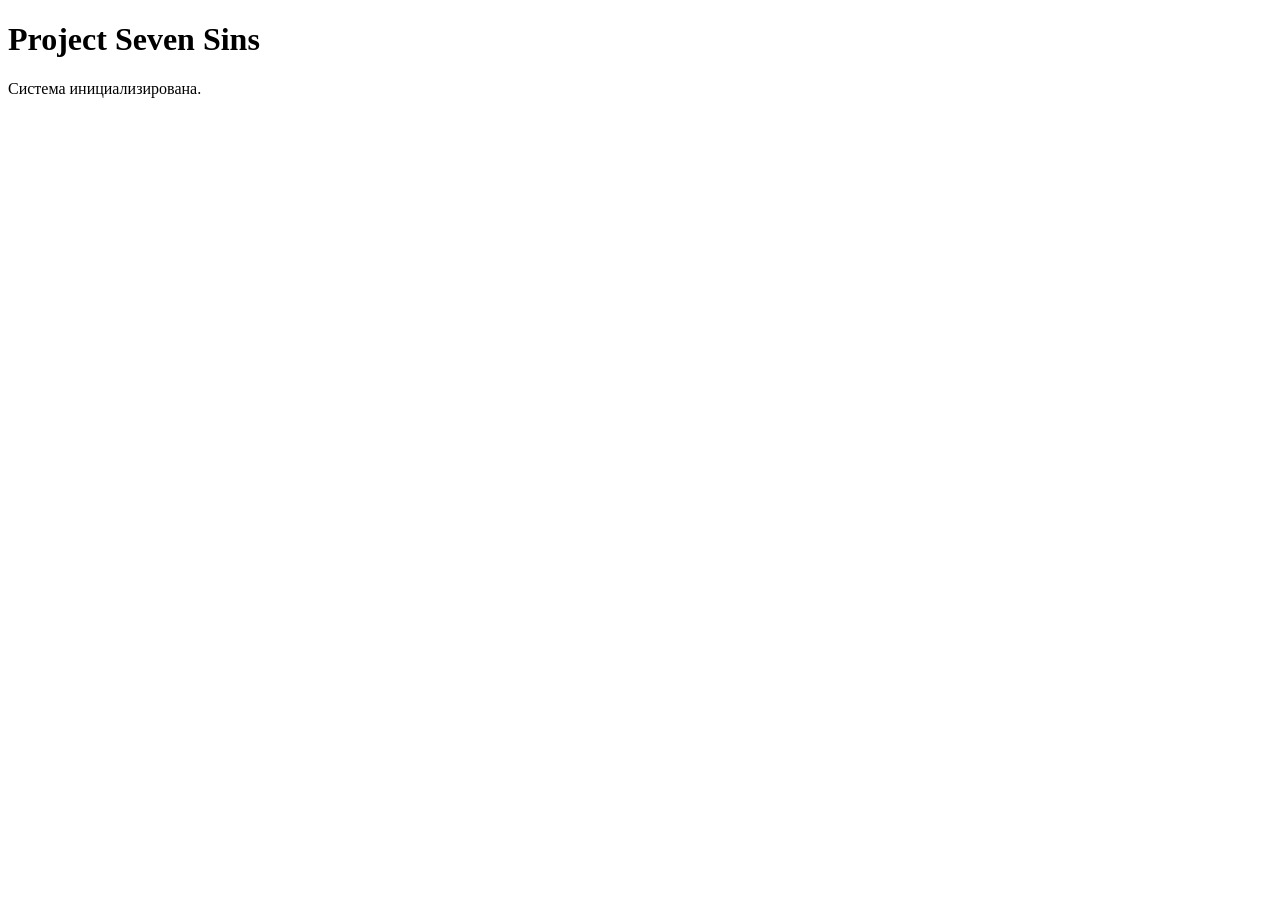
==== index.html @ e9464e66 "Create index.html" ====
<!DOCTYPE html>
<html lang="ru">
<head>
    <meta charset="UTF-8">
    <meta name="viewport" content="width=device-width, initial-scale=1.0">
    <title>Project Seven Sins</title>
</head>
<body>
    <h1>Project Seven Sins</h1>
    <p>Система инициализирована.</p>
</body>
</html>
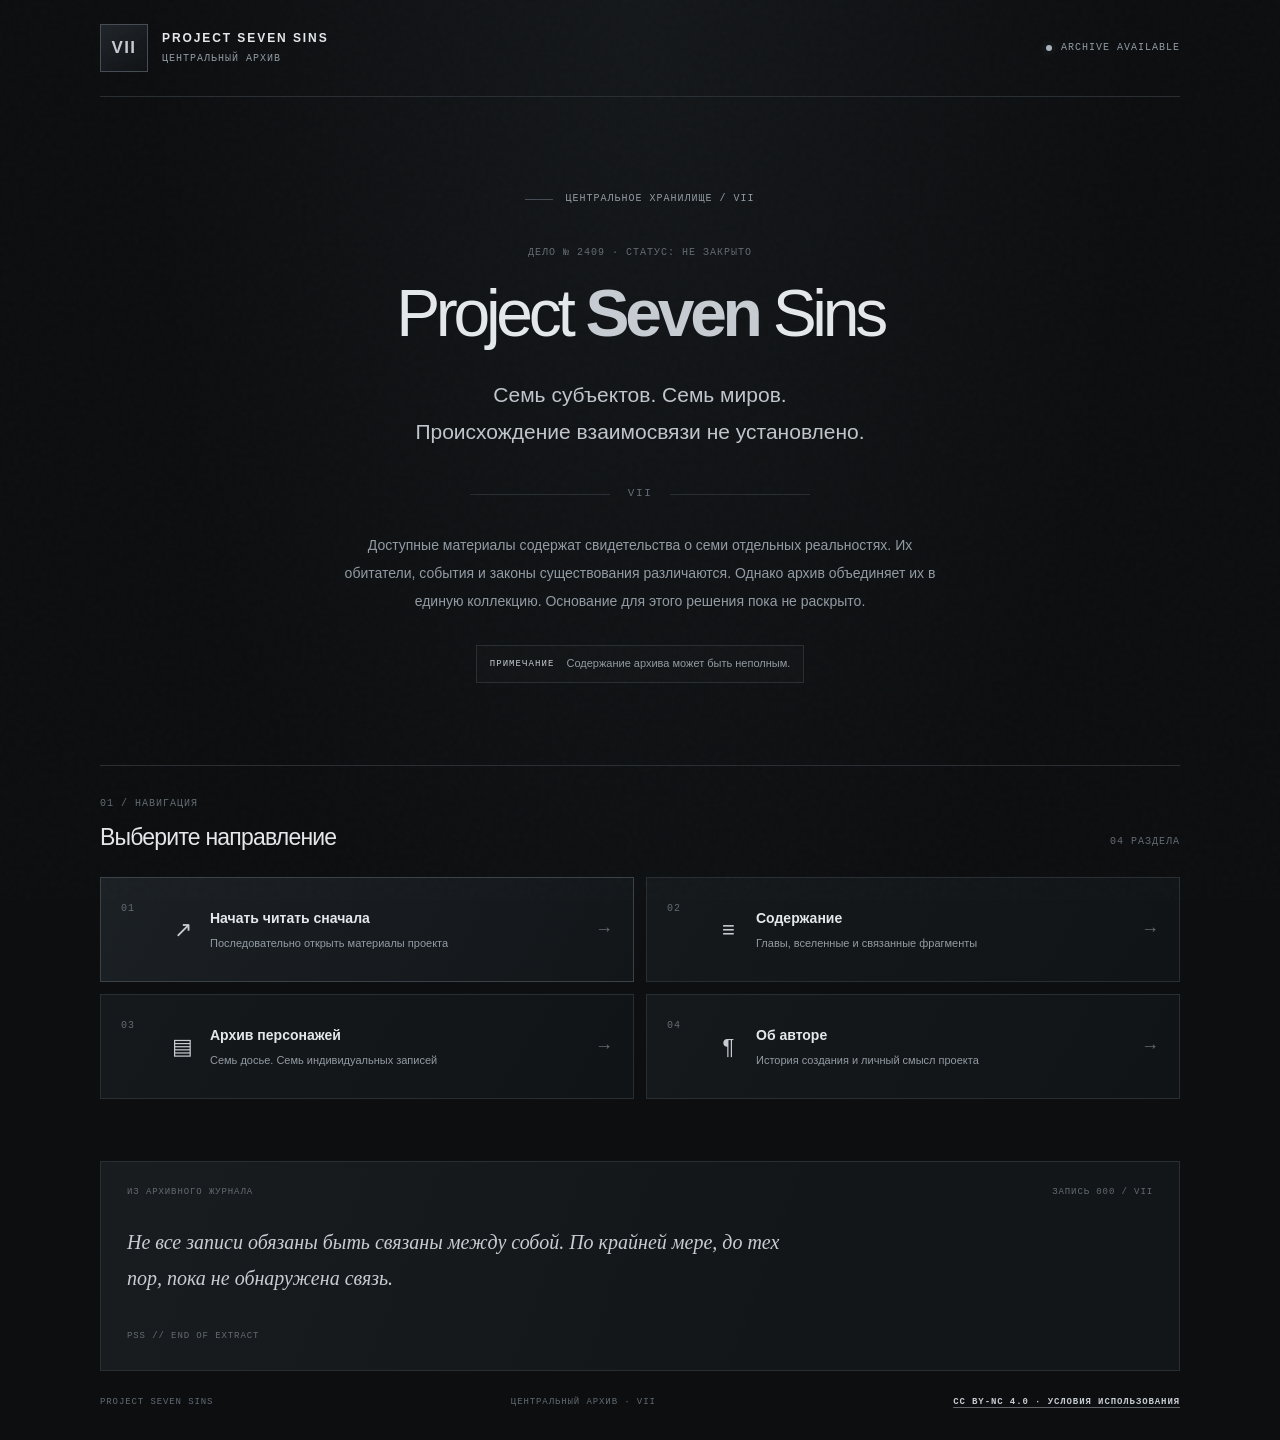
==== commit 4cbb013b: "Add existing project files" ====
--- a/index.html
+++ b/index.html
@@ -2,12 +2,142 @@
 <!DOCTYPE html>
 <html lang="ru">
 <head>
-    <meta charset="UTF-8">
-    <meta name="viewport" content="width=device-width, initial-scale=1.0">
-    <title>Project Seven Sins</title>
+  <meta charset="UTF-8">
+  <meta name="viewport" content="width=device-width, initial-scale=1.0">
+  <meta name="theme-color" content="#0c0e10">
+  <meta name="description" content="Project Seven Sins. Архив семи субъектов и связанных с ними миров.">
+  <title>Project Seven Sins | Архив</title>
+  <link rel="stylesheet" href="style.css">
+  <script src="script.js" defer></script>
 </head>
 <body>
-    <h1>Project Seven Sins</h1>
-    <p>Система инициализирована.</p>
+  <div class="grain" aria-hidden="true"></div>
+
+  <header class="topbar">
+    <a class="brand" href="index.html" aria-label="Project Seven Sins, главная">
+      <span class="brand-mark">VII</span>
+      <span class="brand-name">
+        <strong>PROJECT SEVEN SINS</strong>
+        <small>ЦЕНТРАЛЬНЫЙ АРХИВ</small>
+      </span>
+    </a>
+
+    <div class="topbar-status">
+      <span class="status-dot"></span>
+      <span>ARCHIVE AVAILABLE</span>
+    </div>
+  </header>
+
+  <main>
+    <section class="hero">
+      <div class="eyebrow">
+        <span class="eyebrow-line"></span>
+        <span>ЦЕНТРАЛЬНОЕ ХРАНИЛИЩЕ / VII</span>
+      </div>
+
+      <p class="classification">ДЕЛО № 2409 · СТАТУС: НЕ ЗАКРЫТО</p>
+
+      <h1>Project <span>Seven</span> Sins</h1>
+
+      <p class="hero-subtitle">
+        Семь субъектов. Семь миров.<br>
+        Происхождение взаимосвязи не установлено.
+      </p>
+
+      <div class="hero-divider">
+        <span></span>
+        <span class="divider-symbol">VII</span>
+        <span></span>
+      </div>
+
+      <p class="hero-description">
+        Доступные материалы содержат свидетельства о семи отдельных
+        реальностях. Их обитатели, события и законы существования
+        различаются. Однако архив объединяет их в единую коллекцию.
+        Основание для этого решения пока не раскрыто.
+      </p>
+
+      <p class="hero-note">
+        <span class="note-label">ПРИМЕЧАНИЕ</span>
+        Содержание архива может быть неполным.
+      </p>
+    </section>
+
+    <section class="navigation-section" aria-labelledby="navigation-title">
+      <div class="section-heading">
+        <div>
+          <p class="section-index">01 / НАВИГАЦИЯ</p>
+          <h2 id="navigation-title">Выберите направление</h2>
+        </div>
+        <span class="section-count">04 РАЗДЕЛА</span>
+      </div>
+
+      <div class="navigation-grid">
+        <a class="nav-card featured" href="reading/index.html">
+          <span class="card-number">01</span>
+          <span class="card-icon" aria-hidden="true">↗</span>
+          <span class="card-content">
+            <strong>Начать читать сначала</strong>
+            <small>Последовательно открыть материалы проекта</small>
+          </span>
+          <span class="card-arrow" aria-hidden="true">→</span>
+        </a>
+
+        <a class="nav-card" href="contents/index.html">
+          <span class="card-number">02</span>
+          <span class="card-icon" aria-hidden="true">≡</span>
+          <span class="card-content">
+            <strong>Содержание</strong>
+            <small>Главы, вселенные и связанные фрагменты</small>
+          </span>
+          <span class="card-arrow" aria-hidden="true">→</span>
+        </a>
+
+        <a class="nav-card" href="archive/index.html">
+          <span class="card-number">03</span>
+          <span class="card-icon" aria-hidden="true">▤</span>
+          <span class="card-content">
+            <strong>Архив персонажей</strong>
+            <small>Семь досье. Семь индивидуальных записей</small>
+          </span>
+          <span class="card-arrow" aria-hidden="true">→</span>
+        </a>
+
+        <a class="nav-card" href="about/index.html">
+          <span class="card-number">04</span>
+          <span class="card-icon" aria-hidden="true">¶</span>
+          <span class="card-content">
+            <strong>Об авторе</strong>
+            <small>История создания и личный смысл проекта</small>
+          </span>
+          <span class="card-arrow" aria-hidden="true">→</span>
+        </a>
+      </div>
+    </section>
+
+    <section class="archive-record">
+      <div class="record-topline">
+        <span>ИЗ АРХИВНОГО ЖУРНАЛА</span>
+        <span>ЗАПИСЬ 000 / VII</span>
+      </div>
+      <p>
+        Не все записи обязаны быть связаны между собой.
+        По крайней мере, до тех пор, пока не обнаружена связь.
+      </p>
+      <span class="record-signature">PSS // END OF EXTRACT</span>
+    </section>
+  </main>
+
+  <footer class="footer">
+    <span>PROJECT SEVEN SINS</span>
+    <span>ЦЕНТРАЛЬНЫЙ АРХИВ · VII</span>
+    <span>
+      <a href="https://creativecommons.org/licenses/by-nc/4.0/deed.ru"
+         target="_blank"
+         rel="noopener noreferrer">
+          CC BY-NC 4.0 · УСЛОВИЯ ИСПОЛЬЗОВАНИЯ
+      </a>
+    </span>
+  </footer>
 </body>
 </html>
--- a/style.css
+++ b/style.css
@@ -0,0 +1,696 @@
+
+:root {
+  color-scheme: dark;
+
+  --bg: #0c0e10;
+  --panel: #131619;
+  --panel-hover: #191d21;
+  --border: #292e33;
+  --border-bright: #454c53;
+
+  --text: #e5e8eb;
+  --muted: #929ba4;
+  --dim: #626b73;
+  --accent: #c6ccd2;
+  --accent-soft: rgba(198, 204, 210, 0.08);
+
+  --page-width: 1080px;
+}
+
+* {
+  box-sizing: border-box;
+}
+
+html {
+  min-height: 100%;
+  scroll-behavior: smooth;
+}
+
+body {
+  margin: 0;
+  min-height: 100vh;
+  background:
+    radial-gradient(
+      ellipse at 50% 0%,
+      rgba(135, 146, 157, 0.075),
+      transparent 55%
+    ),
+    var(--bg);
+  color: var(--text);
+  font-family: Inter, "Segoe UI", Arial, sans-serif;
+  line-height: 1.6;
+}
+
+a {
+  color: inherit;
+  text-decoration: none;
+}
+
+.grain {
+  position: fixed;
+  inset: 0;
+  z-index: 5;
+  pointer-events: none;
+  opacity: 0.12;
+  background-image: url("data:image/svg+xml,%3Csvg viewBox='0 0 180 180' xmlns='http://www.w3.org/2000/svg'%3E%3Cfilter id='n'%3E%3CfeTurbulence type='fractalNoise' baseFrequency='.92' numOctaves='3' stitchTiles='stitch'/%3E%3C/filter%3E%3Crect width='100%25' height='100%25' filter='url(%23n)' opacity='.16'/%3E%3C/svg%3E");
+}
+
+.topbar {
+  position: relative;
+  z-index: 2;
+  display: flex;
+  align-items: center;
+  justify-content: space-between;
+  gap: 24px;
+  width: min(var(--page-width), calc(100% - 64px));
+  margin: 0 auto;
+  padding: 24px 0;
+  border-bottom: 1px solid var(--border);
+}
+
+.brand {
+  display: inline-flex;
+  align-items: center;
+  gap: 14px;
+}
+
+.brand-mark {
+  display: grid;
+  place-items: center;
+  width: 48px;
+  height: 48px;
+  border: 1px solid var(--border-bright);
+  background: linear-gradient(145deg, #20252a, #101214);
+  color: var(--accent);
+  font-size: 17px;
+  font-weight: 700;
+  letter-spacing: 0.08em;
+  transition:
+    border-color 180ms ease,
+    background 180ms ease,
+    color 180ms ease;
+}
+
+.brand:hover .brand-mark {
+  border-color: var(--accent);
+  background: #252b30;
+  color: #fff;
+}
+
+.brand-name {
+  display: flex;
+  flex-direction: column;
+  gap: 2px;
+}
+
+.brand-name strong {
+  font-size: 12px;
+  font-weight: 700;
+  letter-spacing: 0.16em;
+}
+
+.brand-name small,
+.topbar-status,
+.classification,
+.eyebrow,
+.section-index,
+.section-count,
+.card-number,
+.record-topline,
+.record-signature,
+.footer {
+  font-family: Consolas, "Courier New", monospace;
+  letter-spacing: 0.1em;
+}
+
+.brand-name small {
+  color: var(--muted);
+  font-size: 10px;
+}
+
+.topbar-status {
+  display: flex;
+  align-items: center;
+  gap: 9px;
+  color: var(--muted);
+  font-size: 10px;
+}
+
+.status-dot {
+  width: 6px;
+  height: 6px;
+  border-radius: 50%;
+  background: #aab3bb;
+  box-shadow: 0 0 10px rgba(198, 204, 210, 0.25);
+}
+
+main {
+  width: min(var(--page-width), calc(100% - 64px));
+  margin: 0 auto;
+}
+
+.hero {
+  max-width: 760px;
+  margin: 0 auto;
+  padding: 94px 0 82px;
+  text-align: center;
+  animation: appear 650ms ease both;
+}
+
+.eyebrow {
+  display: flex;
+  align-items: center;
+  justify-content: center;
+  gap: 12px;
+  color: var(--muted);
+  font-size: 10px;
+}
+
+.eyebrow-line {
+  width: 28px;
+  height: 1px;
+  background: var(--border-bright);
+}
+
+.classification {
+  margin: 38px 0 16px;
+  color: var(--dim);
+  font-size: 10px;
+}
+
+h1 {
+  margin: 0;
+  font-size: clamp(36px, 7vw, 66px);
+  font-weight: 500;
+  letter-spacing: -0.065em;
+  line-height: 1.12;
+}
+
+h1 span {
+  color: var(--accent);
+  font-weight: 700;
+}
+
+.hero-subtitle {
+  margin: 26px 0 0;
+  color: #c0c6cc;
+  font-size: clamp(17px, 2.5vw, 21px);
+  font-weight: 300;
+  line-height: 1.75;
+}
+
+.hero-divider {
+  display: flex;
+  align-items: center;
+  justify-content: center;
+  gap: 18px;
+  width: min(340px, 75%);
+  margin: 35px auto 28px;
+}
+
+.hero-divider > span:not(.divider-symbol) {
+  flex: 1;
+  height: 1px;
+  background: var(--border);
+}
+
+.divider-symbol {
+  color: var(--dim);
+  font-family: Consolas, "Courier New", monospace;
+  font-size: 11px;
+  letter-spacing: 0.15em;
+}
+
+.hero-description {
+  max-width: 600px;
+  margin: 0 auto;
+  color: var(--muted);
+  font-size: 14px;
+  line-height: 2;
+}
+
+.hero-note {
+  display: inline-flex;
+  align-items: center;
+  gap: 12px;
+  margin: 30px 0 0;
+  padding: 9px 13px;
+  border: 1px solid var(--border);
+  background: rgba(255, 255, 255, 0.015);
+  color: var(--muted);
+  font-size: 11px;
+}
+
+.note-label {
+  color: var(--accent);
+  font-family: Consolas, "Courier New", monospace;
+  font-size: 9px;
+  letter-spacing: 0.12em;
+}
+
+.navigation-section {
+  padding: 30px 0 62px;
+  border-top: 1px solid var(--border);
+}
+
+.section-heading {
+  display: flex;
+  align-items: end;
+  justify-content: space-between;
+  gap: 20px;
+  margin-bottom: 22px;
+}
+
+.section-index {
+  margin: 0 0 7px;
+  color: var(--dim);
+  font-size: 10px;
+}
+
+h2 {
+  margin: 0;
+  font-size: 23px;
+  font-weight: 500;
+  letter-spacing: -0.035em;
+}
+
+.section-count {
+  padding-bottom: 5px;
+  color: var(--dim);
+  font-size: 10px;
+}
+
+.navigation-grid {
+  display: grid;
+  grid-template-columns: repeat(2, minmax(0, 1fr));
+  gap: 12px;
+}
+
+.nav-card {
+  position: relative;
+  display: grid;
+  grid-template-columns: 34px 25px minmax(0, 1fr) 18px;
+  align-items: center;
+  gap: 15px;
+  min-height: 105px;
+  padding: 20px;
+  overflow: hidden;
+  border: 1px solid var(--border);
+  background: linear-gradient(120deg, #15191c, #111416);
+  transition:
+    border-color 200ms ease,
+    background 200ms ease,
+    transform 200ms ease;
+}
+
+.nav-card::before {
+  position: absolute;
+  inset: 0 auto 0 0;
+  width: 2px;
+  background: var(--accent);
+  content: "";
+  opacity: 0;
+  transform: scaleY(0.4);
+  transition:
+    opacity 200ms ease,
+    transform 200ms ease;
+}
+
+.nav-card:hover {
+  transform: translateY(-2px);
+  border-color: var(--border-bright);
+  background: linear-gradient(120deg, #1a1f23, #141719);
+}
+
+.nav-card:hover::before {
+  opacity: 1;
+  transform: scaleY(1);
+}
+
+.nav-card.featured {
+  border-color: #3a4147;
+  background: linear-gradient(120deg, #1b2024, #131619);
+}
+
+.card-number {
+  align-self: start;
+  padding-top: 3px;
+  color: var(--dim);
+  font-size: 10px;
+}
+
+.card-icon {
+  color: var(--accent);
+  font-size: 22px;
+  text-align: center;
+}
+
+.card-content {
+  display: flex;
+  flex-direction: column;
+  gap: 5px;
+}
+
+.card-content strong {
+  font-size: 14px;
+  font-weight: 600;
+}
+
+.card-content small {
+  color: var(--muted);
+  font-size: 11px;
+  line-height: 1.6;
+}
+
+.card-arrow {
+  color: var(--dim);
+  font-size: 18px;
+  transition:
+    color 200ms ease,
+    transform 200ms ease;
+}
+
+.nav-card:hover .card-arrow {
+  color: var(--accent);
+  transform: translateX(3px);
+}
+
+.archive-record {
+  position: relative;
+  padding: 23px 26px 25px;
+  border: 1px solid var(--border);
+  background:
+    linear-gradient(110deg, rgba(198, 204, 210, 0.035), transparent 65%),
+    var(--panel);
+}
+
+.record-topline {
+  display: flex;
+  justify-content: space-between;
+  gap: 16px;
+  color: var(--dim);
+  font-size: 9px;
+}
+
+.archive-record p {
+  max-width: 690px;
+  margin: 24px 0;
+  color: #c8cdd2;
+  font-family: Georgia, "Times New Roman", serif;
+  font-size: clamp(16px, 2vw, 20px);
+  font-style: italic;
+  line-height: 1.8;
+}
+
+.record-signature {
+  color: var(--dim);
+  font-size: 9px;
+}
+
+.footer {
+  display: flex;
+  justify-content: space-between;
+  gap: 16px;
+  width: min(var(--page-width), calc(100% - 64px));
+  margin: 0 auto;
+  padding: 24px 0 30px;
+  color: var(--dim);
+  font-size: 9px;
+}
+
+@keyframes appear {
+  from {
+    opacity: 0;
+    transform: translateY(9px);
+  }
+
+  to {
+    opacity: 1;
+    transform: translateY(0);
+  }
+}
+
+@media (max-width: 700px) {
+  .topbar,
+  main,
+  .footer {
+    width: calc(100% - 36px);
+  }
+
+  .topbar {
+    padding: 17px 0;
+  }
+
+  .brand-mark {
+    width: 42px;
+    height: 42px;
+  }
+
+  .brand-name strong {
+    font-size: 10px;
+    letter-spacing: 0.1em;
+  }
+
+  .brand-name small {
+    font-size: 9px;
+  }
+
+  .topbar-status {
+    font-size: 0;
+  }
+
+  .hero {
+    padding: 72px 0 58px;
+  }
+
+  .classification {
+    margin-top: 30px;
+    font-size: 9px;
+  }
+
+  .hero-description {
+    font-size: 13px;
+  }
+
+  .navigation-grid {
+    grid-template-columns: 1fr;
+  }
+
+  .nav-card {
+    min-height: 94px;
+    padding: 17px 14px;
+    gap: 11px;
+  }
+
+  .section-heading {
+    align-items: start;
+  }
+
+  .section-count {
+    padding-top: 6px;
+    font-size: 9px;
+    white-space: nowrap;
+  }
+
+  .archive-record {
+    padding: 18px;
+  }
+
+  .record-topline {
+    flex-direction: column;
+    gap: 7px;
+  }
+
+  .footer {
+    flex-wrap: wrap;
+    font-size: 8px;
+  }
+}
+
+@media (prefers-reduced-motion: reduce) {
+  *,
+  *::before,
+  *::after {
+    scroll-behavior: auto !important;
+    animation-duration: 0.01ms !important;
+    transition-duration: 0.01ms !important;
+  }
+}
+
+
+.site-notice {
+  position: fixed;
+  z-index: 10;
+  right: 24px;
+  bottom: 24px;
+  max-width: calc(100% - 48px);
+  padding: 14px 18px;
+  border: 1px solid var(--border-bright);
+  background: #191d21;
+  color: var(--text);
+  font-size: 13px;
+  opacity: 0;
+  transform: translateY(8px);
+  pointer-events: none;
+  transition:
+    opacity 180ms ease,
+    transform 180ms ease;
+}
+
+.site-notice.visible {
+  opacity: 1;
+  transform: translateY(0);
+}
+
+
+/* Общая навигация Project Seven Sins */
+
+.site-header {
+  position: relative;
+  z-index: 4;
+  display: grid;
+  grid-template-columns: 1fr auto 1fr;
+  align-items: center;
+  gap: 16px;
+  width: calc(100% - 48px);
+  max-width: 1500px;
+  margin: 0 auto;
+  padding: 18px 0;
+  border-bottom: 1px solid rgba(180, 190, 200, 0.16);
+  font-family: Inter, "Segoe UI", Arial, sans-serif;
+}
+
+.site-back-button {
+  justify-self: start;
+  display: inline-flex;
+  align-items: center;
+  gap: 9px;
+  padding: 9px 12px;
+  border: 1px solid rgba(180, 190, 200, 0.2);
+  background: rgba(10, 12, 14, 0.25);
+  color: #aeb6bd;
+  font: inherit;
+  font-size: 12px;
+  cursor: pointer;
+  transition:
+    color 180ms ease,
+    border-color 180ms ease,
+    background 180ms ease;
+}
+
+.site-back-button:hover {
+  color: #f0f2f4;
+  border-color: rgba(200, 208, 216, 0.55);
+  background: rgba(200, 208, 216, 0.06);
+}
+
+.site-back-button span:first-child {
+  font-size: 17px;
+}
+
+.site-brand {
+  justify-self: center;
+  display: inline-flex;
+  align-items: center;
+  gap: 11px;
+  color: #e5e8eb;
+  text-decoration: none;
+}
+
+.site-brand-mark {
+  display: grid;
+  place-items: center;
+  width: 43px;
+  height: 43px;
+  border: 1px solid #555d65;
+  background: linear-gradient(145deg, #242a30, #111416);
+  color: #d0d6dc;
+  font-size: 15px;
+  font-weight: 700;
+  letter-spacing: 0.06em;
+  transition:
+    border-color 180ms ease,
+    background 180ms ease;
+}
+
+.site-brand:hover .site-brand-mark {
+  border-color: #c6ccd2;
+  background: #2a3036;
+}
+
+.site-brand-text {
+  display: flex;
+  flex-direction: column;
+  gap: 3px;
+  white-space: nowrap;
+}
+
+.site-brand-text strong {
+  font-size: 10px;
+  letter-spacing: 0.13em;
+}
+
+.site-brand-text small {
+  color: #929ba4;
+  font-size: 9px;
+  letter-spacing: 0.1em;
+}
+
+.site-header-index {
+  justify-self: end;
+  color: #89929b;
+  font-family: Consolas, "Courier New", monospace;
+  font-size: 10px;
+  letter-spacing: 0.1em;
+}
+
+@media (max-width: 650px) {
+  .site-header {
+    grid-template-columns: auto 1fr;
+    gap: 12px;
+    width: calc(100% - 28px);
+    padding: 14px 0;
+  }
+
+  .site-brand {
+    justify-self: end;
+    gap: 8px;
+  }
+
+  .site-brand-mark {
+    width: 38px;
+    height: 38px;
+  }
+
+  .site-brand-text strong {
+    font-size: 9px;
+    letter-spacing: 0.07em;
+  }
+
+  .site-brand-text small {
+    font-size: 8px;
+  }
+
+  .site-header-index {
+    display: none;
+  }
+
+  .site-back-button {
+    padding: 8px 9px;
+    font-size: 11px;
+  }
+}
+
+.footer a {
+    color: var(--accent);
+    text-decoration: underline;
+    text-decoration-color: rgba(198, 204, 210, 0.45);
+    text-underline-offset: 3px;
+    font-weight: 600;
+    transition: color 180ms ease, text-decoration-color 180ms ease;
+}
+
+.footer a:hover {
+    color: var(--text);
+    text-decoration-color: var(--text);
+}
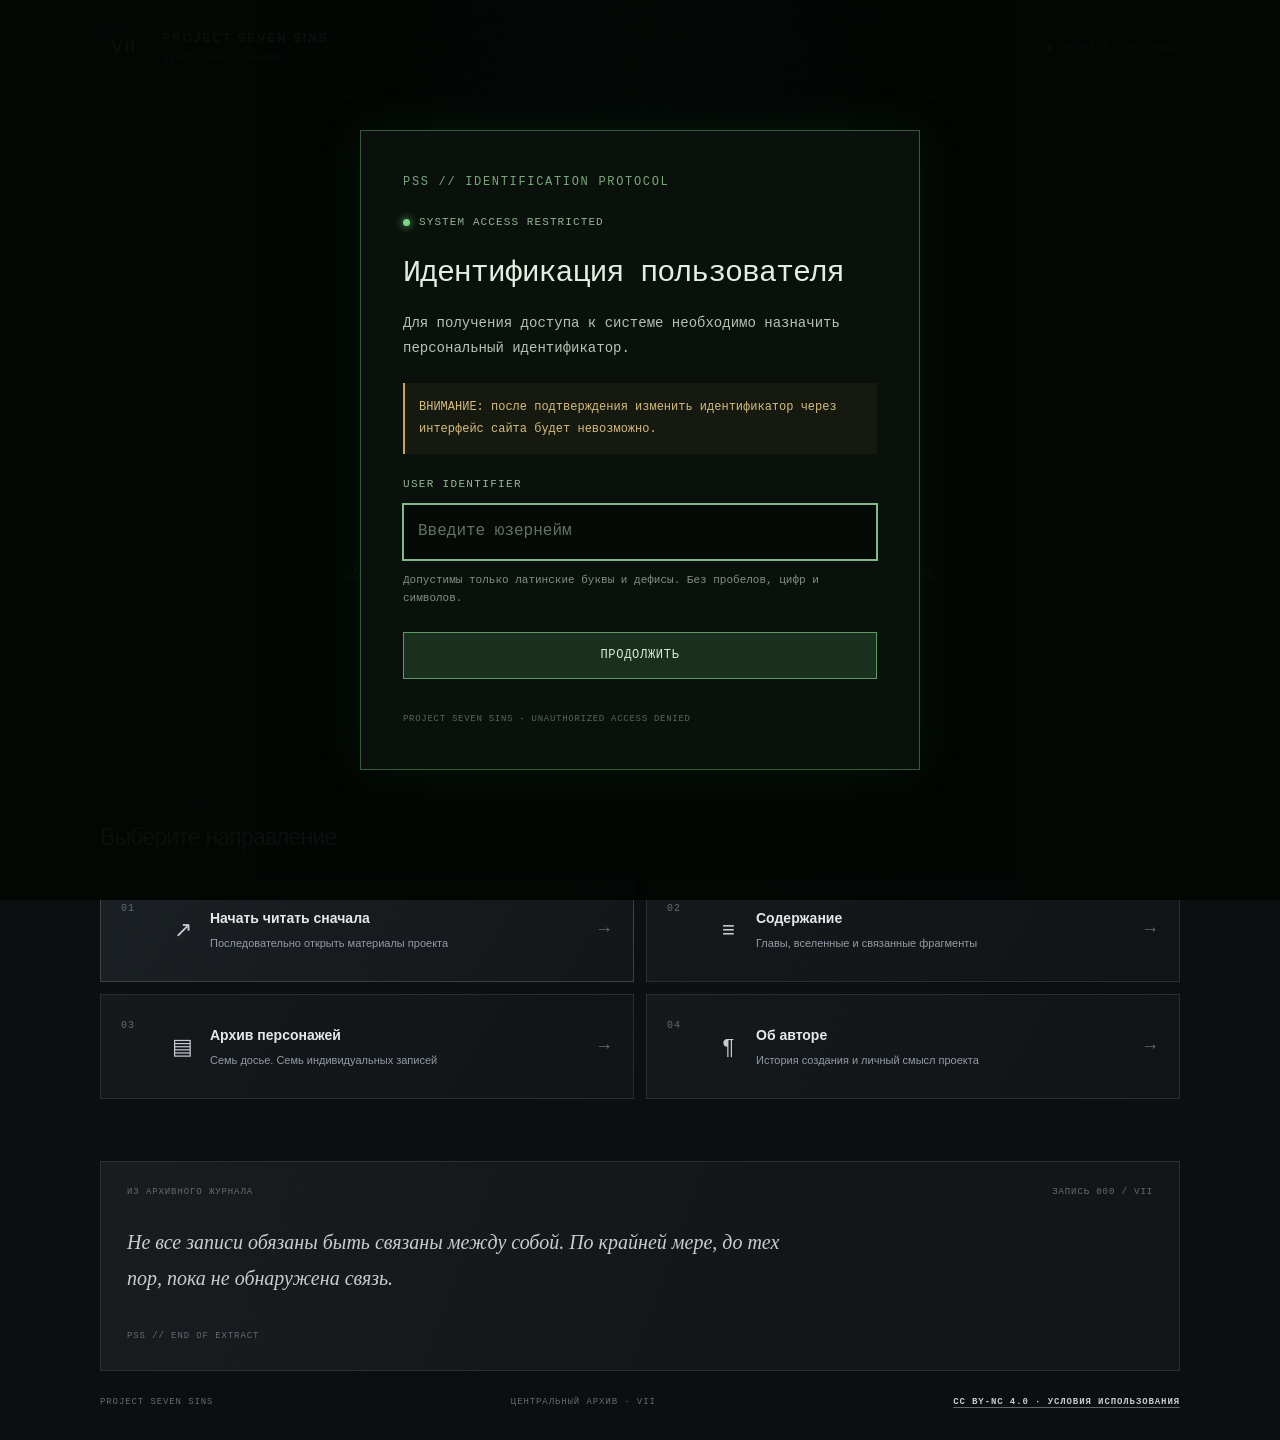
==== commit 0115c92f: "Terminal update alpha-test" ====
--- a/index.html
+++ b/index.html
@@ -103,7 +103,7 @@
           <span class="card-arrow" aria-hidden="true">→</span>
         </a>
 
-        <a class="nav-card" href="about/index.html">
+        <a class="nav-card" href="author/index.html">
           <span class="card-number">04</span>
           <span class="card-icon" aria-hidden="true">¶</span>
           <span class="card-content">
@@ -139,5 +139,98 @@
       </a>
     </span>
   </footer>
+  
+<!-- Identity registration -->
+<div class="identity-gate" id="identity-gate" hidden>
+    <div class="identity-panel" role="dialog"
+         aria-modal="true" aria-labelledby="identity-title">
+
+        <div class="identity-kicker">PSS // IDENTIFICATION PROTOCOL</div>
+        <div class="identity-status">
+            <span class="identity-indicator"></span>
+            SYSTEM ACCESS RESTRICTED
+        </div>
+
+        <section id="identity-entry">
+            <h2 id="identity-title">Идентификация пользователя</h2>
+
+            <p class="identity-text">
+                Для получения доступа к системе необходимо назначить
+                персональный идентификатор.
+            </p>
+
+            <p class="identity-warning">
+                ВНИМАНИЕ: после подтверждения изменить идентификатор
+                через интерфейс сайта будет невозможно.
+            </p>
+
+            <form id="identity-form">
+                <label for="identity-username">USER IDENTIFIER</label>
+                <input
+                    id="identity-username"
+                    name="username"
+                    type="text"
+                    placeholder="Введите юзернейм"
+                    autocomplete="off"
+                    autocapitalize="off"
+                    spellcheck="false"
+                    required
+                >
+
+                <p class="identity-hint">
+                    Допустимы только латинские буквы и дефисы.
+                    Без пробелов, цифр и символов.
+                </p>
+
+                <p class="identity-error" id="identity-error"
+                   aria-live="polite"></p>
+
+                <button class="identity-button" type="submit">
+                    ПРОДОЛЖИТЬ
+                </button>
+            </form>
+        </section>
+
+        <section id="identity-confirm" hidden>
+            <h2>Подтверждение идентификатора</h2>
+
+            <p class="identity-text">
+                Система присвоит вам следующий идентификатор:
+            </p>
+
+            <div class="identity-selected" id="identity-selected"></div>
+
+            <p class="identity-warning">
+                Проверьте написание. После подтверждения интерфейс
+                сайта не позволит изменить выбранное имя.
+            </p>
+
+            <p class="identity-hint">
+                Имя хранится в данных этого браузера. Очистка данных
+                сайта может сбросить регистрацию.
+            </p>
+
+            <p class="identity-error" id="identity-confirm-error"
+               aria-live="polite"></p>
+
+            <div class="identity-actions">
+                <button class="identity-button identity-secondary"
+                        id="identity-back" type="button">
+                    НАЗАД
+                </button>
+
+                <button class="identity-button"
+                        id="identity-finalize" type="button">
+                    ПОДТВЕРЖДАЮ
+                </button>
+            </div>
+        </section>
+
+        <div class="identity-footer">
+            PROJECT SEVEN SINS <span>·</span> UNAUTHORIZED ACCESS DENIED
+        </div>
+    </div>
+</div>
+
 </body>
 </html>
--- a/style.css
+++ b/style.css
@@ -693,4 +693,214 @@
 .footer a:hover {
     color: var(--text);
     text-decoration-color: var(--text);
-}+}
+
+
+/* ===== Project Seven Sins: Identity Gate ===== */
+
+.identity-gate[hidden],
+.identity-gate section[hidden] {
+    display: none !important;
+}
+
+.identity-gate {
+    position: fixed;
+    inset: 0;
+    z-index: 99999;
+    display: grid;
+    place-items: center;
+    overflow-y: auto;
+    padding: 24px;
+    background: rgba(3, 7, 4, 0.96);
+    color: #d5e5d4;
+    font-family: Consolas, "Courier New", monospace;
+}
+
+.identity-panel {
+    width: min(100%, 560px);
+    padding: clamp(22px, 5vw, 42px);
+    border: 1px solid #355b3b;
+    background: #0a100b;
+    box-shadow: 0 0 45px rgba(53, 120, 65, 0.12);
+}
+
+.identity-kicker {
+    color: #78a87a;
+    font-size: 12px;
+    letter-spacing: 0.14em;
+    overflow-wrap: anywhere;
+}
+
+.identity-status {
+    display: flex;
+    align-items: center;
+    gap: 9px;
+    margin-top: 22px;
+    color: #92b594;
+    font-size: 11px;
+    letter-spacing: 0.1em;
+}
+
+.identity-indicator {
+    width: 7px;
+    height: 7px;
+    flex: 0 0 7px;
+    border-radius: 50%;
+    background: #79d887;
+    box-shadow: 0 0 9px #79d887;
+}
+
+.identity-panel h2 {
+    margin: 24px 0 18px;
+    color: #e1eee0;
+    font-size: clamp(22px, 5vw, 30px);
+    font-weight: 500;
+    line-height: 1.25;
+}
+
+.identity-text {
+    color: #b4c4b4;
+    font-size: 14px;
+    line-height: 1.8;
+}
+
+.identity-warning {
+    margin: 22px 0;
+    padding: 14px;
+    border-left: 2px solid #c4a65e;
+    background: rgba(196, 166, 94, 0.06);
+    color: #d5bc7d;
+    font-size: 12px;
+    line-height: 1.8;
+}
+
+.identity-panel label {
+    display: block;
+    margin-bottom: 10px;
+    color: #91b995;
+    font-size: 11px;
+    letter-spacing: 0.12em;
+}
+
+.identity-panel input {
+    box-sizing: border-box;
+    width: 100%;
+    padding: 14px;
+    border: 1px solid #355b3b;
+    border-radius: 0;
+    outline: none;
+    background: #060a07;
+    color: #d5e5d4;
+    font: inherit;
+    font-size: 16px;
+}
+
+.identity-panel input:focus {
+    border-color: #80b888;
+    box-shadow: 0 0 0 1px #80b888;
+}
+
+.identity-panel input::placeholder {
+    color: #607261;
+}
+
+.identity-hint {
+    color: #819282;
+    font-size: 11px;
+    line-height: 1.7;
+}
+
+.identity-error {
+    min-height: 0;
+    color: #e18b7e;
+    font-size: 12px;
+    line-height: 1.6;
+}
+
+.identity-button {
+    padding: 13px 16px;
+    border: 1px solid #5b9965;
+    border-radius: 0;
+    background: #18301d;
+    color: #d9eedb;
+    font: inherit;
+    font-size: 12px;
+    letter-spacing: 0.06em;
+    cursor: pointer;
+    transition: background 150ms ease, border-color 150ms ease;
+}
+
+.identity-button:hover {
+    border-color: #9bd3a3;
+    background: #24452b;
+}
+
+.identity-button:focus-visible {
+    outline: 2px solid #9bd3a3;
+    outline-offset: 3px;
+}
+
+#identity-form > .identity-button {
+    width: 100%;
+    margin-top: 12px;
+}
+
+.identity-selected {
+    margin: 20px 0;
+    padding: 16px;
+    border: 1px solid #355b3b;
+    background: #060a07;
+    color: #9fe5a8;
+    font-size: clamp(18px, 5vw, 24px);
+    overflow-wrap: anywhere;
+}
+
+.identity-actions {
+    display: flex;
+    gap: 12px;
+    margin-top: 22px;
+}
+
+.identity-actions .identity-button {
+    flex: 1;
+    min-width: 0;
+}
+
+.identity-secondary {
+    border-color: #435047;
+    background: transparent;
+    color: #aab9ac;
+}
+
+.identity-footer {
+    margin-top: 32px;
+    color: #536a56;
+    font-size: 9px;
+    line-height: 1.8;
+    letter-spacing: 0.08em;
+    overflow-wrap: anywhere;
+}
+
+.identity-footer span {
+    color: #a38e55;
+}
+
+@media (max-width: 420px) {
+    .identity-gate {
+        padding: 12px;
+    }
+
+    .identity-panel {
+        padding: 22px 18px;
+    }
+
+    .identity-actions {
+        flex-direction: column-reverse;
+    }
+}
+
+@media (prefers-reduced-motion: reduce) {
+    .identity-button {
+        transition: none;
+    }
+}
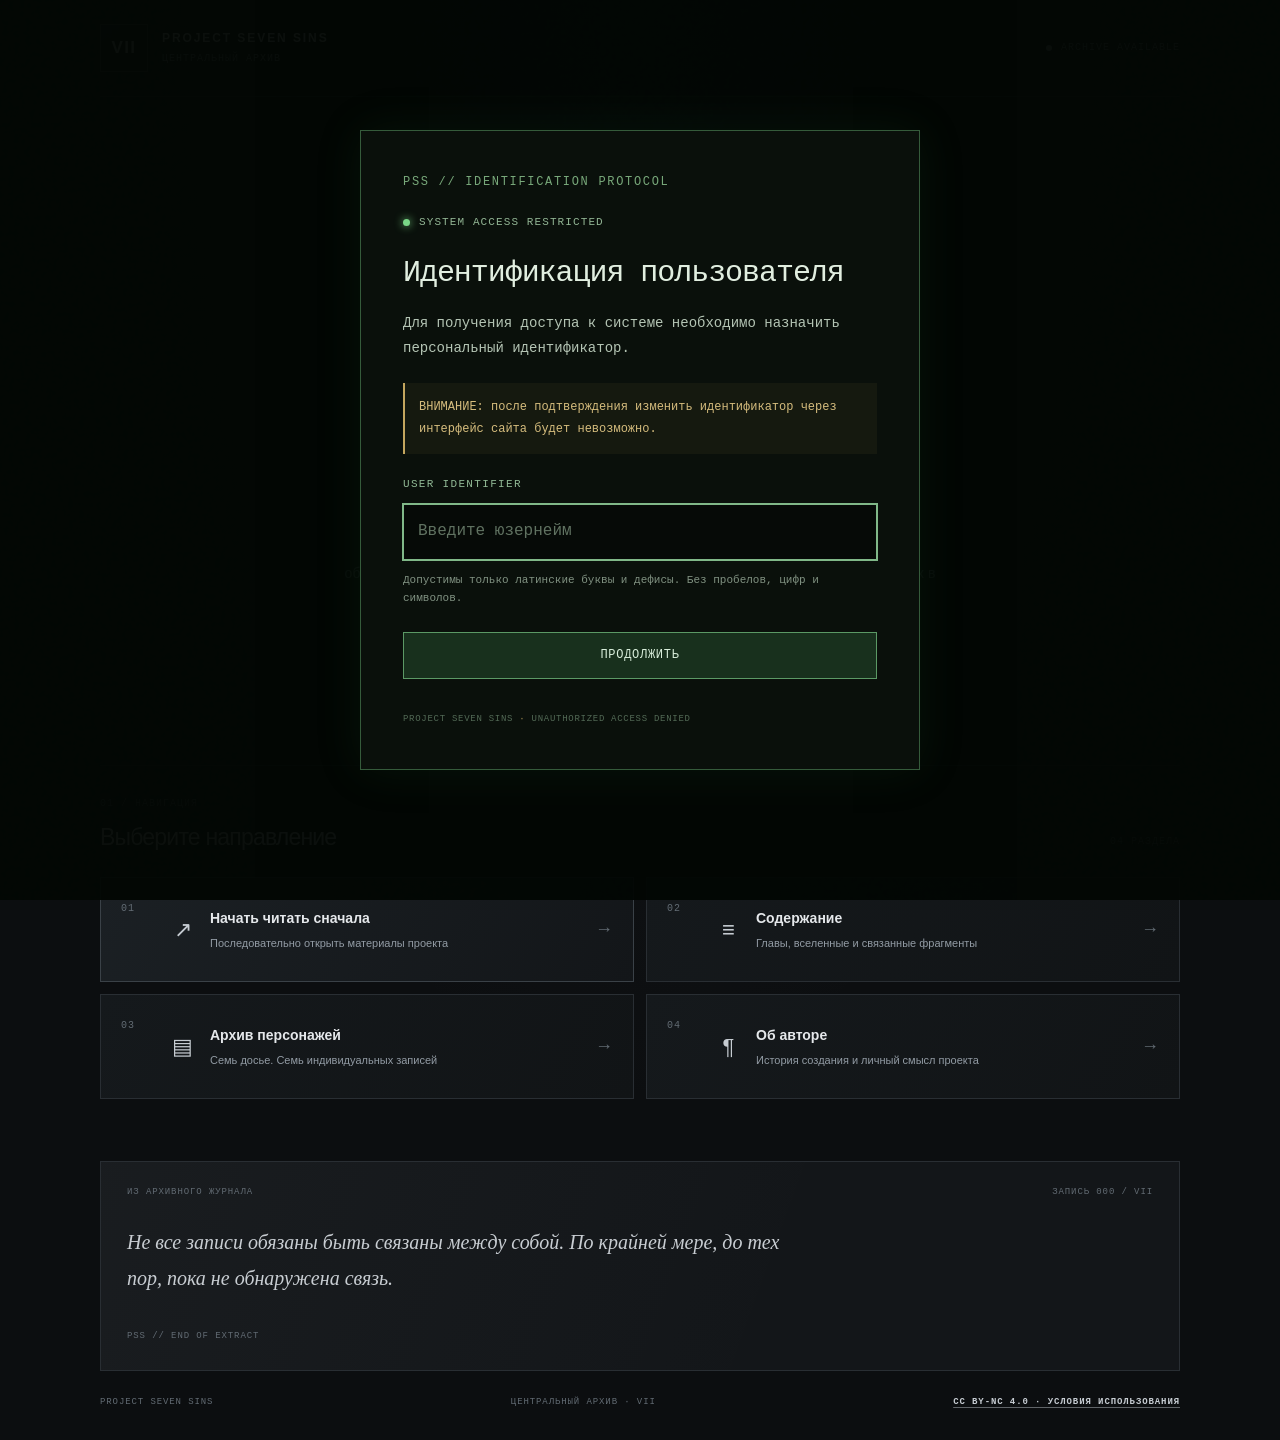
==== commit 18df7316: "Reading update" ====
--- a/index.html
+++ b/index.html
@@ -1,236 +1,298 @@
-
 <!DOCTYPE html>
 <html lang="ru">
-<head>
-  <meta charset="UTF-8">
-  <meta name="viewport" content="width=device-width, initial-scale=1.0">
-  <meta name="theme-color" content="#0c0e10">
-  <meta name="description" content="Project Seven Sins. Архив семи субъектов и связанных с ними миров.">
-  <title>Project Seven Sins | Архив</title>
-  <link rel="stylesheet" href="style.css">
-  <script src="script.js" defer></script>
-</head>
-<body>
-  <div class="grain" aria-hidden="true"></div>
-
+ <head>
+  <meta charset="utf-8"/>
+  <meta content="width=device-width, initial-scale=1.0" name="viewport"/>
+  <meta content="#0c0e10" name="theme-color"/>
+  <meta content="Project Seven Sins. Архив семи субъектов и связанных с ними миров." name="description"/>
+  <title>
+   Project Seven Sins | Архив
+  </title>
+  <link href="style.css" rel="stylesheet"/>
+  <script defer="" src="script.js">
+  </script>
+ </head>
+ <body>
+  <div aria-hidden="true" class="grain">
+  </div>
   <header class="topbar">
-    <a class="brand" href="index.html" aria-label="Project Seven Sins, главная">
-      <span class="brand-mark">VII</span>
-      <span class="brand-name">
-        <strong>PROJECT SEVEN SINS</strong>
-        <small>ЦЕНТРАЛЬНЫЙ АРХИВ</small>
-      </span>
-    </a>
-
-    <div class="topbar-status">
-      <span class="status-dot"></span>
-      <span>ARCHIVE AVAILABLE</span>
-    </div>
+   <a aria-label="Project Seven Sins, главная" class="brand" href="index.html">
+    <span class="brand-mark">
+     VII
+    </span>
+    <span class="brand-name">
+     <strong>
+      PROJECT SEVEN SINS
+     </strong>
+     <small>
+      ЦЕНТРАЛЬНЫЙ АРХИВ
+     </small>
+    </span>
+   </a>
+   <div class="topbar-status">
+    <span class="status-dot">
+    </span>
+    <span>
+     ARCHIVE AVAILABLE
+    </span>
+   </div>
   </header>
-
   <main>
-    <section class="hero">
-      <div class="eyebrow">
-        <span class="eyebrow-line"></span>
-        <span>ЦЕНТРАЛЬНОЕ ХРАНИЛИЩЕ / VII</span>
-      </div>
-
-      <p class="classification">ДЕЛО № 2409 · СТАТУС: НЕ ЗАКРЫТО</p>
-
-      <h1>Project <span>Seven</span> Sins</h1>
-
-      <p class="hero-subtitle">
-        Семь субъектов. Семь миров.<br>
-        Происхождение взаимосвязи не установлено.
-      </p>
-
-      <div class="hero-divider">
-        <span></span>
-        <span class="divider-symbol">VII</span>
-        <span></span>
-      </div>
-
-      <p class="hero-description">
-        Доступные материалы содержат свидетельства о семи отдельных
+   <section class="hero">
+    <div class="eyebrow">
+     <span class="eyebrow-line">
+     </span>
+     <span>
+      ЦЕНТРАЛЬНОЕ ХРАНИЛИЩЕ / VII
+     </span>
+    </div>
+    <p class="classification">
+     ДЕЛО № 2409 · СТАТУС: НЕ ЗАКРЫТО
+    </p>
+    <h1>
+     Project
+     <span>
+      Seven
+     </span>
+     Sins
+    </h1>
+    <p class="hero-subtitle">
+     Семь субъектов. Семь миров.
+     <br/>
+     Происхождение взаимосвязи не установлено.
+    </p>
+    <div class="hero-divider">
+     <span>
+     </span>
+     <span class="divider-symbol">
+      VII
+     </span>
+     <span>
+     </span>
+    </div>
+    <p class="hero-description">
+     Доступные материалы содержат свидетельства о семи отдельных
         реальностях. Их обитатели, события и законы существования
         различаются. Однако архив объединяет их в единую коллекцию.
         Основание для этого решения пока не раскрыто.
+    </p>
+    <p class="hero-note">
+     <span class="note-label">
+      ПРИМЕЧАНИЕ
+     </span>
+     Содержание архива может быть неполным.
+    </p>
+   </section>
+   <section aria-labelledby="navigation-title" class="navigation-section">
+    <div class="section-heading">
+     <div>
+      <p class="section-index">
+       01 / НАВИГАЦИЯ
       </p>
-
-      <p class="hero-note">
-        <span class="note-label">ПРИМЕЧАНИЕ</span>
-        Содержание архива может быть неполным.
+      <h2 id="navigation-title">
+       Выберите направление
+      </h2>
+     </div>
+     <span class="section-count">
+      04 РАЗДЕЛА
+     </span>
+    </div>
+    <div class="navigation-grid">
+     <a class="nav-card featured" href="reading/index.html">
+      <span class="card-number">
+       01
+      </span>
+      <span aria-hidden="true" class="card-icon">
+       ↗
+      </span>
+      <span class="card-content">
+       <strong>
+        Начать читать сначала
+       </strong>
+       <small>
+        Последовательно открыть материалы проекта
+       </small>
+      </span>
+      <span aria-hidden="true" class="card-arrow">
+       →
+      </span>
+     </a>
+     <a class="nav-card" href="contents/index.html">
+      <span class="card-number">
+       02
+      </span>
+      <span aria-hidden="true" class="card-icon">
+       ≡
+      </span>
+      <span class="card-content">
+       <strong>
+        Содержание
+       </strong>
+       <small>
+        Главы, вселенные и связанные фрагменты
+       </small>
+      </span>
+      <span aria-hidden="true" class="card-arrow">
+       →
+      </span>
+     </a>
+     <a class="nav-card" href="archive/index.html">
+      <span class="card-number">
+       03
+      </span>
+      <span aria-hidden="true" class="card-icon">
+       ▤
+      </span>
+      <span class="card-content">
+       <strong>
+        Архив персонажей
+       </strong>
+       <small>
+        Семь досье. Семь индивидуальных записей
+       </small>
+      </span>
+      <span aria-hidden="true" class="card-arrow">
+       →
+      </span>
+     </a>
+     <a class="nav-card" href="author/index.html">
+      <span class="card-number">
+       04
+      </span>
+      <span aria-hidden="true" class="card-icon">
+       ¶
+      </span>
+      <span class="card-content">
+       <strong>
+        Об авторе
+       </strong>
+       <small>
+        История создания и личный смысл проекта
+       </small>
+      </span>
+      <span aria-hidden="true" class="card-arrow">
+       →
+      </span>
+     </a>
+    </div>
+    <div class="continue-reading-wrap" hidden="" id="continue-reading-wrap">
+     <a class="continue-reading" href="reading/index.html" id="continue-reading">
+      Продолжить чтение
+      <span aria-hidden="true">
+       →
+      </span>
+     </a>
+     <span class="continue-reading-note" id="continue-reading-note">
+      Последняя достигнутая позиция
+     </span>
+    </div>
+   </section>
+   <section class="archive-record">
+    <div class="record-topline">
+     <span>
+      ИЗ АРХИВНОГО ЖУРНАЛА
+     </span>
+     <span>
+      ЗАПИСЬ 000 / VII
+     </span>
+    </div>
+    <p>
+     Не все записи обязаны быть связаны между собой.
+        По крайней мере, до тех пор, пока не обнаружена связь.
+    </p>
+    <span class="record-signature">
+     PSS // END OF EXTRACT
+    </span>
+   </section>
+  </main>
+  <footer class="footer">
+   <span>
+    PROJECT SEVEN SINS
+   </span>
+   <span>
+    ЦЕНТРАЛЬНЫЙ АРХИВ · VII
+   </span>
+   <span>
+    <a href="https://creativecommons.org/licenses/by-nc/4.0/deed.ru" rel="noopener noreferrer" target="_blank">
+     CC BY-NC 4.0 · УСЛОВИЯ ИСПОЛЬЗОВАНИЯ
+    </a>
+   </span>
+  </footer>
+  <!-- Identity registration -->
+  <div class="identity-gate" hidden="" id="identity-gate">
+   <div aria-labelledby="identity-title" aria-modal="true" class="identity-panel" role="dialog">
+    <div class="identity-kicker">
+     PSS // IDENTIFICATION PROTOCOL
+    </div>
+    <div class="identity-status">
+     <span class="identity-indicator">
+     </span>
+     SYSTEM ACCESS RESTRICTED
+    </div>
+    <section id="identity-entry">
+     <h2 id="identity-title">
+      Идентификация пользователя
+     </h2>
+     <p class="identity-text">
+      Для получения доступа к системе необходимо назначить
+                персональный идентификатор.
+     </p>
+     <p class="identity-warning">
+      ВНИМАНИЕ: после подтверждения изменить идентификатор
+                через интерфейс сайта будет невозможно.
+     </p>
+     <form id="identity-form">
+      <label for="identity-username">
+       USER IDENTIFIER
+      </label>
+      <input autocapitalize="off" autocomplete="off" id="identity-username" name="username" placeholder="Введите юзернейм" required="" spellcheck="false" type="text"/>
+      <p class="identity-hint">
+       Допустимы только латинские буквы и дефисы.
+                    Без пробелов, цифр и символов.
       </p>
+      <p aria-live="polite" class="identity-error" id="identity-error">
+      </p>
+      <button class="identity-button" type="submit">
+       ПРОДОЛЖИТЬ
+      </button>
+     </form>
     </section>
-
-    <section class="navigation-section" aria-labelledby="navigation-title">
-      <div class="section-heading">
-        <div>
-          <p class="section-index">01 / НАВИГАЦИЯ</p>
-          <h2 id="navigation-title">Выберите направление</h2>
-        </div>
-        <span class="section-count">04 РАЗДЕЛА</span>
-      </div>
-
-      <div class="navigation-grid">
-        <a class="nav-card featured" href="reading/index.html">
-          <span class="card-number">01</span>
-          <span class="card-icon" aria-hidden="true">↗</span>
-          <span class="card-content">
-            <strong>Начать читать сначала</strong>
-            <small>Последовательно открыть материалы проекта</small>
-          </span>
-          <span class="card-arrow" aria-hidden="true">→</span>
-        </a>
-
-        <a class="nav-card" href="contents/index.html">
-          <span class="card-number">02</span>
-          <span class="card-icon" aria-hidden="true">≡</span>
-          <span class="card-content">
-            <strong>Содержание</strong>
-            <small>Главы, вселенные и связанные фрагменты</small>
-          </span>
-          <span class="card-arrow" aria-hidden="true">→</span>
-        </a>
-
-        <a class="nav-card" href="archive/index.html">
-          <span class="card-number">03</span>
-          <span class="card-icon" aria-hidden="true">▤</span>
-          <span class="card-content">
-            <strong>Архив персонажей</strong>
-            <small>Семь досье. Семь индивидуальных записей</small>
-          </span>
-          <span class="card-arrow" aria-hidden="true">→</span>
-        </a>
-
-        <a class="nav-card" href="author/index.html">
-          <span class="card-number">04</span>
-          <span class="card-icon" aria-hidden="true">¶</span>
-          <span class="card-content">
-            <strong>Об авторе</strong>
-            <small>История создания и личный смысл проекта</small>
-          </span>
-          <span class="card-arrow" aria-hidden="true">→</span>
-        </a>
-      </div>
+    <section hidden="" id="identity-confirm">
+     <h2>
+      Подтверждение идентификатора
+     </h2>
+     <p class="identity-text">
+      Система присвоит вам следующий идентификатор:
+     </p>
+     <div class="identity-selected" id="identity-selected">
+     </div>
+     <p class="identity-warning">
+      Проверьте написание. После подтверждения интерфейс
+                сайта не позволит изменить выбранное имя.
+     </p>
+     <p class="identity-hint">
+      Имя хранится в данных этого браузера. Очистка данных
+                сайта может сбросить регистрацию.
+     </p>
+     <p aria-live="polite" class="identity-error" id="identity-confirm-error">
+     </p>
+     <div class="identity-actions">
+      <button class="identity-button identity-secondary" id="identity-back" type="button">
+       НАЗАД
+      </button>
+      <button class="identity-button" id="identity-finalize" type="button">
+       ПОДТВЕРЖДАЮ
+      </button>
+     </div>
     </section>
-
-    <section class="archive-record">
-      <div class="record-topline">
-        <span>ИЗ АРХИВНОГО ЖУРНАЛА</span>
-        <span>ЗАПИСЬ 000 / VII</span>
-      </div>
-      <p>
-        Не все записи обязаны быть связаны между собой.
-        По крайней мере, до тех пор, пока не обнаружена связь.
-      </p>
-      <span class="record-signature">PSS // END OF EXTRACT</span>
-    </section>
-  </main>
-
-  <footer class="footer">
-    <span>PROJECT SEVEN SINS</span>
-    <span>ЦЕНТРАЛЬНЫЙ АРХИВ · VII</span>
-    <span>
-      <a href="https://creativecommons.org/licenses/by-nc/4.0/deed.ru"
-         target="_blank"
-         rel="noopener noreferrer">
-          CC BY-NC 4.0 · УСЛОВИЯ ИСПОЛЬЗОВАНИЯ
-      </a>
-    </span>
-  </footer>
-  
-<!-- Identity registration -->
-<div class="identity-gate" id="identity-gate" hidden>
-    <div class="identity-panel" role="dialog"
-         aria-modal="true" aria-labelledby="identity-title">
-
-        <div class="identity-kicker">PSS // IDENTIFICATION PROTOCOL</div>
-        <div class="identity-status">
-            <span class="identity-indicator"></span>
-            SYSTEM ACCESS RESTRICTED
-        </div>
-
-        <section id="identity-entry">
-            <h2 id="identity-title">Идентификация пользователя</h2>
-
-            <p class="identity-text">
-                Для получения доступа к системе необходимо назначить
-                персональный идентификатор.
-            </p>
-
-            <p class="identity-warning">
-                ВНИМАНИЕ: после подтверждения изменить идентификатор
-                через интерфейс сайта будет невозможно.
-            </p>
-
-            <form id="identity-form">
-                <label for="identity-username">USER IDENTIFIER</label>
-                <input
-                    id="identity-username"
-                    name="username"
-                    type="text"
-                    placeholder="Введите юзернейм"
-                    autocomplete="off"
-                    autocapitalize="off"
-                    spellcheck="false"
-                    required
-                >
-
-                <p class="identity-hint">
-                    Допустимы только латинские буквы и дефисы.
-                    Без пробелов, цифр и символов.
-                </p>
-
-                <p class="identity-error" id="identity-error"
-                   aria-live="polite"></p>
-
-                <button class="identity-button" type="submit">
-                    ПРОДОЛЖИТЬ
-                </button>
-            </form>
-        </section>
-
-        <section id="identity-confirm" hidden>
-            <h2>Подтверждение идентификатора</h2>
-
-            <p class="identity-text">
-                Система присвоит вам следующий идентификатор:
-            </p>
-
-            <div class="identity-selected" id="identity-selected"></div>
-
-            <p class="identity-warning">
-                Проверьте написание. После подтверждения интерфейс
-                сайта не позволит изменить выбранное имя.
-            </p>
-
-            <p class="identity-hint">
-                Имя хранится в данных этого браузера. Очистка данных
-                сайта может сбросить регистрацию.
-            </p>
-
-            <p class="identity-error" id="identity-confirm-error"
-               aria-live="polite"></p>
-
-            <div class="identity-actions">
-                <button class="identity-button identity-secondary"
-                        id="identity-back" type="button">
-                    НАЗАД
-                </button>
-
-                <button class="identity-button"
-                        id="identity-finalize" type="button">
-                    ПОДТВЕРЖДАЮ
-                </button>
-            </div>
-        </section>
-
-        <div class="identity-footer">
-            PROJECT SEVEN SINS <span>·</span> UNAUTHORIZED ACCESS DENIED
-        </div>
-    </div>
-</div>
-
-</body>
+    <div class="identity-footer">
+     PROJECT SEVEN SINS
+     <span>
+      ·
+     </span>
+     UNAUTHORIZED ACCESS DENIED
+    </div>
+   </div>
+  </div>
+ </body>
 </html>
--- a/style.css
+++ b/style.css
@@ -1,906 +1 @@
-
-:root {
-  color-scheme: dark;
-
-  --bg: #0c0e10;
-  --panel: #131619;
-  --panel-hover: #191d21;
-  --border: #292e33;
-  --border-bright: #454c53;
-
-  --text: #e5e8eb;
-  --muted: #929ba4;
-  --dim: #626b73;
-  --accent: #c6ccd2;
-  --accent-soft: rgba(198, 204, 210, 0.08);
-
-  --page-width: 1080px;
-}
-
-* {
-  box-sizing: border-box;
-}
-
-html {
-  min-height: 100%;
-  scroll-behavior: smooth;
-}
-
-body {
-  margin: 0;
-  min-height: 100vh;
-  background:
-    radial-gradient(
-      ellipse at 50% 0%,
-      rgba(135, 146, 157, 0.075),
-      transparent 55%
-    ),
-    var(--bg);
-  color: var(--text);
-  font-family: Inter, "Segoe UI", Arial, sans-serif;
-  line-height: 1.6;
-}
-
-a {
-  color: inherit;
-  text-decoration: none;
-}
-
-.grain {
-  position: fixed;
-  inset: 0;
-  z-index: 5;
-  pointer-events: none;
-  opacity: 0.12;
-  background-image: url("data:image/svg+xml,%3Csvg viewBox='0 0 180 180' xmlns='http://www.w3.org/2000/svg'%3E%3Cfilter id='n'%3E%3CfeTurbulence type='fractalNoise' baseFrequency='.92' numOctaves='3' stitchTiles='stitch'/%3E%3C/filter%3E%3Crect width='100%25' height='100%25' filter='url(%23n)' opacity='.16'/%3E%3C/svg%3E");
-}
-
-.topbar {
-  position: relative;
-  z-index: 2;
-  display: flex;
-  align-items: center;
-  justify-content: space-between;
-  gap: 24px;
-  width: min(var(--page-width), calc(100% - 64px));
-  margin: 0 auto;
-  padding: 24px 0;
-  border-bottom: 1px solid var(--border);
-}
-
-.brand {
-  display: inline-flex;
-  align-items: center;
-  gap: 14px;
-}
-
-.brand-mark {
-  display: grid;
-  place-items: center;
-  width: 48px;
-  height: 48px;
-  border: 1px solid var(--border-bright);
-  background: linear-gradient(145deg, #20252a, #101214);
-  color: var(--accent);
-  font-size: 17px;
-  font-weight: 700;
-  letter-spacing: 0.08em;
-  transition:
-    border-color 180ms ease,
-    background 180ms ease,
-    color 180ms ease;
-}
-
-.brand:hover .brand-mark {
-  border-color: var(--accent);
-  background: #252b30;
-  color: #fff;
-}
-
-.brand-name {
-  display: flex;
-  flex-direction: column;
-  gap: 2px;
-}
-
-.brand-name strong {
-  font-size: 12px;
-  font-weight: 700;
-  letter-spacing: 0.16em;
-}
-
-.brand-name small,
-.topbar-status,
-.classification,
-.eyebrow,
-.section-index,
-.section-count,
-.card-number,
-.record-topline,
-.record-signature,
-.footer {
-  font-family: Consolas, "Courier New", monospace;
-  letter-spacing: 0.1em;
-}
-
-.brand-name small {
-  color: var(--muted);
-  font-size: 10px;
-}
-
-.topbar-status {
-  display: flex;
-  align-items: center;
-  gap: 9px;
-  color: var(--muted);
-  font-size: 10px;
-}
-
-.status-dot {
-  width: 6px;
-  height: 6px;
-  border-radius: 50%;
-  background: #aab3bb;
-  box-shadow: 0 0 10px rgba(198, 204, 210, 0.25);
-}
-
-main {
-  width: min(var(--page-width), calc(100% - 64px));
-  margin: 0 auto;
-}
-
-.hero {
-  max-width: 760px;
-  margin: 0 auto;
-  padding: 94px 0 82px;
-  text-align: center;
-  animation: appear 650ms ease both;
-}
-
-.eyebrow {
-  display: flex;
-  align-items: center;
-  justify-content: center;
-  gap: 12px;
-  color: var(--muted);
-  font-size: 10px;
-}
-
-.eyebrow-line {
-  width: 28px;
-  height: 1px;
-  background: var(--border-bright);
-}
-
-.classification {
-  margin: 38px 0 16px;
-  color: var(--dim);
-  font-size: 10px;
-}
-
-h1 {
-  margin: 0;
-  font-size: clamp(36px, 7vw, 66px);
-  font-weight: 500;
-  letter-spacing: -0.065em;
-  line-height: 1.12;
-}
-
-h1 span {
-  color: var(--accent);
-  font-weight: 700;
-}
-
-.hero-subtitle {
-  margin: 26px 0 0;
-  color: #c0c6cc;
-  font-size: clamp(17px, 2.5vw, 21px);
-  font-weight: 300;
-  line-height: 1.75;
-}
-
-.hero-divider {
-  display: flex;
-  align-items: center;
-  justify-content: center;
-  gap: 18px;
-  width: min(340px, 75%);
-  margin: 35px auto 28px;
-}
-
-.hero-divider > span:not(.divider-symbol) {
-  flex: 1;
-  height: 1px;
-  background: var(--border);
-}
-
-.divider-symbol {
-  color: var(--dim);
-  font-family: Consolas, "Courier New", monospace;
-  font-size: 11px;
-  letter-spacing: 0.15em;
-}
-
-.hero-description {
-  max-width: 600px;
-  margin: 0 auto;
-  color: var(--muted);
-  font-size: 14px;
-  line-height: 2;
-}
-
-.hero-note {
-  display: inline-flex;
-  align-items: center;
-  gap: 12px;
-  margin: 30px 0 0;
-  padding: 9px 13px;
-  border: 1px solid var(--border);
-  background: rgba(255, 255, 255, 0.015);
-  color: var(--muted);
-  font-size: 11px;
-}
-
-.note-label {
-  color: var(--accent);
-  font-family: Consolas, "Courier New", monospace;
-  font-size: 9px;
-  letter-spacing: 0.12em;
-}
-
-.navigation-section {
-  padding: 30px 0 62px;
-  border-top: 1px solid var(--border);
-}
-
-.section-heading {
-  display: flex;
-  align-items: end;
-  justify-content: space-between;
-  gap: 20px;
-  margin-bottom: 22px;
-}
-
-.section-index {
-  margin: 0 0 7px;
-  color: var(--dim);
-  font-size: 10px;
-}
-
-h2 {
-  margin: 0;
-  font-size: 23px;
-  font-weight: 500;
-  letter-spacing: -0.035em;
-}
-
-.section-count {
-  padding-bottom: 5px;
-  color: var(--dim);
-  font-size: 10px;
-}
-
-.navigation-grid {
-  display: grid;
-  grid-template-columns: repeat(2, minmax(0, 1fr));
-  gap: 12px;
-}
-
-.nav-card {
-  position: relative;
-  display: grid;
-  grid-template-columns: 34px 25px minmax(0, 1fr) 18px;
-  align-items: center;
-  gap: 15px;
-  min-height: 105px;
-  padding: 20px;
-  overflow: hidden;
-  border: 1px solid var(--border);
-  background: linear-gradient(120deg, #15191c, #111416);
-  transition:
-    border-color 200ms ease,
-    background 200ms ease,
-    transform 200ms ease;
-}
-
-.nav-card::before {
-  position: absolute;
-  inset: 0 auto 0 0;
-  width: 2px;
-  background: var(--accent);
-  content: "";
-  opacity: 0;
-  transform: scaleY(0.4);
-  transition:
-    opacity 200ms ease,
-    transform 200ms ease;
-}
-
-.nav-card:hover {
-  transform: translateY(-2px);
-  border-color: var(--border-bright);
-  background: linear-gradient(120deg, #1a1f23, #141719);
-}
-
-.nav-card:hover::before {
-  opacity: 1;
-  transform: scaleY(1);
-}
-
-.nav-card.featured {
-  border-color: #3a4147;
-  background: linear-gradient(120deg, #1b2024, #131619);
-}
-
-.card-number {
-  align-self: start;
-  padding-top: 3px;
-  color: var(--dim);
-  font-size: 10px;
-}
-
-.card-icon {
-  color: var(--accent);
-  font-size: 22px;
-  text-align: center;
-}
-
-.card-content {
-  display: flex;
-  flex-direction: column;
-  gap: 5px;
-}
-
-.card-content strong {
-  font-size: 14px;
-  font-weight: 600;
-}
-
-.card-content small {
-  color: var(--muted);
-  font-size: 11px;
-  line-height: 1.6;
-}
-
-.card-arrow {
-  color: var(--dim);
-  font-size: 18px;
-  transition:
-    color 200ms ease,
-    transform 200ms ease;
-}
-
-.nav-card:hover .card-arrow {
-  color: var(--accent);
-  transform: translateX(3px);
-}
-
-.archive-record {
-  position: relative;
-  padding: 23px 26px 25px;
-  border: 1px solid var(--border);
-  background:
-    linear-gradient(110deg, rgba(198, 204, 210, 0.035), transparent 65%),
-    var(--panel);
-}
-
-.record-topline {
-  display: flex;
-  justify-content: space-between;
-  gap: 16px;
-  color: var(--dim);
-  font-size: 9px;
-}
-
-.archive-record p {
-  max-width: 690px;
-  margin: 24px 0;
-  color: #c8cdd2;
-  font-family: Georgia, "Times New Roman", serif;
-  font-size: clamp(16px, 2vw, 20px);
-  font-style: italic;
-  line-height: 1.8;
-}
-
-.record-signature {
-  color: var(--dim);
-  font-size: 9px;
-}
-
-.footer {
-  display: flex;
-  justify-content: space-between;
-  gap: 16px;
-  width: min(var(--page-width), calc(100% - 64px));
-  margin: 0 auto;
-  padding: 24px 0 30px;
-  color: var(--dim);
-  font-size: 9px;
-}
-
-@keyframes appear {
-  from {
-    opacity: 0;
-    transform: translateY(9px);
-  }
-
-  to {
-    opacity: 1;
-    transform: translateY(0);
-  }
-}
-
-@media (max-width: 700px) {
-  .topbar,
-  main,
-  .footer {
-    width: calc(100% - 36px);
-  }
-
-  .topbar {
-    padding: 17px 0;
-  }
-
-  .brand-mark {
-    width: 42px;
-    height: 42px;
-  }
-
-  .brand-name strong {
-    font-size: 10px;
-    letter-spacing: 0.1em;
-  }
-
-  .brand-name small {
-    font-size: 9px;
-  }
-
-  .topbar-status {
-    font-size: 0;
-  }
-
-  .hero {
-    padding: 72px 0 58px;
-  }
-
-  .classification {
-    margin-top: 30px;
-    font-size: 9px;
-  }
-
-  .hero-description {
-    font-size: 13px;
-  }
-
-  .navigation-grid {
-    grid-template-columns: 1fr;
-  }
-
-  .nav-card {
-    min-height: 94px;
-    padding: 17px 14px;
-    gap: 11px;
-  }
-
-  .section-heading {
-    align-items: start;
-  }
-
-  .section-count {
-    padding-top: 6px;
-    font-size: 9px;
-    white-space: nowrap;
-  }
-
-  .archive-record {
-    padding: 18px;
-  }
-
-  .record-topline {
-    flex-direction: column;
-    gap: 7px;
-  }
-
-  .footer {
-    flex-wrap: wrap;
-    font-size: 8px;
-  }
-}
-
-@media (prefers-reduced-motion: reduce) {
-  *,
-  *::before,
-  *::after {
-    scroll-behavior: auto !important;
-    animation-duration: 0.01ms !important;
-    transition-duration: 0.01ms !important;
-  }
-}
-
-
-.site-notice {
-  position: fixed;
-  z-index: 10;
-  right: 24px;
-  bottom: 24px;
-  max-width: calc(100% - 48px);
-  padding: 14px 18px;
-  border: 1px solid var(--border-bright);
-  background: #191d21;
-  color: var(--text);
-  font-size: 13px;
-  opacity: 0;
-  transform: translateY(8px);
-  pointer-events: none;
-  transition:
-    opacity 180ms ease,
-    transform 180ms ease;
-}
-
-.site-notice.visible {
-  opacity: 1;
-  transform: translateY(0);
-}
-
-
-/* Общая навигация Project Seven Sins */
-
-.site-header {
-  position: relative;
-  z-index: 4;
-  display: grid;
-  grid-template-columns: 1fr auto 1fr;
-  align-items: center;
-  gap: 16px;
-  width: calc(100% - 48px);
-  max-width: 1500px;
-  margin: 0 auto;
-  padding: 18px 0;
-  border-bottom: 1px solid rgba(180, 190, 200, 0.16);
-  font-family: Inter, "Segoe UI", Arial, sans-serif;
-}
-
-.site-back-button {
-  justify-self: start;
-  display: inline-flex;
-  align-items: center;
-  gap: 9px;
-  padding: 9px 12px;
-  border: 1px solid rgba(180, 190, 200, 0.2);
-  background: rgba(10, 12, 14, 0.25);
-  color: #aeb6bd;
-  font: inherit;
-  font-size: 12px;
-  cursor: pointer;
-  transition:
-    color 180ms ease,
-    border-color 180ms ease,
-    background 180ms ease;
-}
-
-.site-back-button:hover {
-  color: #f0f2f4;
-  border-color: rgba(200, 208, 216, 0.55);
-  background: rgba(200, 208, 216, 0.06);
-}
-
-.site-back-button span:first-child {
-  font-size: 17px;
-}
-
-.site-brand {
-  justify-self: center;
-  display: inline-flex;
-  align-items: center;
-  gap: 11px;
-  color: #e5e8eb;
-  text-decoration: none;
-}
-
-.site-brand-mark {
-  display: grid;
-  place-items: center;
-  width: 43px;
-  height: 43px;
-  border: 1px solid #555d65;
-  background: linear-gradient(145deg, #242a30, #111416);
-  color: #d0d6dc;
-  font-size: 15px;
-  font-weight: 700;
-  letter-spacing: 0.06em;
-  transition:
-    border-color 180ms ease,
-    background 180ms ease;
-}
-
-.site-brand:hover .site-brand-mark {
-  border-color: #c6ccd2;
-  background: #2a3036;
-}
-
-.site-brand-text {
-  display: flex;
-  flex-direction: column;
-  gap: 3px;
-  white-space: nowrap;
-}
-
-.site-brand-text strong {
-  font-size: 10px;
-  letter-spacing: 0.13em;
-}
-
-.site-brand-text small {
-  color: #929ba4;
-  font-size: 9px;
-  letter-spacing: 0.1em;
-}
-
-.site-header-index {
-  justify-self: end;
-  color: #89929b;
-  font-family: Consolas, "Courier New", monospace;
-  font-size: 10px;
-  letter-spacing: 0.1em;
-}
-
-@media (max-width: 650px) {
-  .site-header {
-    grid-template-columns: auto 1fr;
-    gap: 12px;
-    width: calc(100% - 28px);
-    padding: 14px 0;
-  }
-
-  .site-brand {
-    justify-self: end;
-    gap: 8px;
-  }
-
-  .site-brand-mark {
-    width: 38px;
-    height: 38px;
-  }
-
-  .site-brand-text strong {
-    font-size: 9px;
-    letter-spacing: 0.07em;
-  }
-
-  .site-brand-text small {
-    font-size: 8px;
-  }
-
-  .site-header-index {
-    display: none;
-  }
-
-  .site-back-button {
-    padding: 8px 9px;
-    font-size: 11px;
-  }
-}
-
-.footer a {
-    color: var(--accent);
-    text-decoration: underline;
-    text-decoration-color: rgba(198, 204, 210, 0.45);
-    text-underline-offset: 3px;
-    font-weight: 600;
-    transition: color 180ms ease, text-decoration-color 180ms ease;
-}
-
-.footer a:hover {
-    color: var(--text);
-    text-decoration-color: var(--text);
-}
-
-
-/* ===== Project Seven Sins: Identity Gate ===== */
-
-.identity-gate[hidden],
-.identity-gate section[hidden] {
-    display: none !important;
-}
-
-.identity-gate {
-    position: fixed;
-    inset: 0;
-    z-index: 99999;
-    display: grid;
-    place-items: center;
-    overflow-y: auto;
-    padding: 24px;
-    background: rgba(3, 7, 4, 0.96);
-    color: #d5e5d4;
-    font-family: Consolas, "Courier New", monospace;
-}
-
-.identity-panel {
-    width: min(100%, 560px);
-    padding: clamp(22px, 5vw, 42px);
-    border: 1px solid #355b3b;
-    background: #0a100b;
-    box-shadow: 0 0 45px rgba(53, 120, 65, 0.12);
-}
-
-.identity-kicker {
-    color: #78a87a;
-    font-size: 12px;
-    letter-spacing: 0.14em;
-    overflow-wrap: anywhere;
-}
-
-.identity-status {
-    display: flex;
-    align-items: center;
-    gap: 9px;
-    margin-top: 22px;
-    color: #92b594;
-    font-size: 11px;
-    letter-spacing: 0.1em;
-}
-
-.identity-indicator {
-    width: 7px;
-    height: 7px;
-    flex: 0 0 7px;
-    border-radius: 50%;
-    background: #79d887;
-    box-shadow: 0 0 9px #79d887;
-}
-
-.identity-panel h2 {
-    margin: 24px 0 18px;
-    color: #e1eee0;
-    font-size: clamp(22px, 5vw, 30px);
-    font-weight: 500;
-    line-height: 1.25;
-}
-
-.identity-text {
-    color: #b4c4b4;
-    font-size: 14px;
-    line-height: 1.8;
-}
-
-.identity-warning {
-    margin: 22px 0;
-    padding: 14px;
-    border-left: 2px solid #c4a65e;
-    background: rgba(196, 166, 94, 0.06);
-    color: #d5bc7d;
-    font-size: 12px;
-    line-height: 1.8;
-}
-
-.identity-panel label {
-    display: block;
-    margin-bottom: 10px;
-    color: #91b995;
-    font-size: 11px;
-    letter-spacing: 0.12em;
-}
-
-.identity-panel input {
-    box-sizing: border-box;
-    width: 100%;
-    padding: 14px;
-    border: 1px solid #355b3b;
-    border-radius: 0;
-    outline: none;
-    background: #060a07;
-    color: #d5e5d4;
-    font: inherit;
-    font-size: 16px;
-}
-
-.identity-panel input:focus {
-    border-color: #80b888;
-    box-shadow: 0 0 0 1px #80b888;
-}
-
-.identity-panel input::placeholder {
-    color: #607261;
-}
-
-.identity-hint {
-    color: #819282;
-    font-size: 11px;
-    line-height: 1.7;
-}
-
-.identity-error {
-    min-height: 0;
-    color: #e18b7e;
-    font-size: 12px;
-    line-height: 1.6;
-}
-
-.identity-button {
-    padding: 13px 16px;
-    border: 1px solid #5b9965;
-    border-radius: 0;
-    background: #18301d;
-    color: #d9eedb;
-    font: inherit;
-    font-size: 12px;
-    letter-spacing: 0.06em;
-    cursor: pointer;
-    transition: background 150ms ease, border-color 150ms ease;
-}
-
-.identity-button:hover {
-    border-color: #9bd3a3;
-    background: #24452b;
-}
-
-.identity-button:focus-visible {
-    outline: 2px solid #9bd3a3;
-    outline-offset: 3px;
-}
-
-#identity-form > .identity-button {
-    width: 100%;
-    margin-top: 12px;
-}
-
-.identity-selected {
-    margin: 20px 0;
-    padding: 16px;
-    border: 1px solid #355b3b;
-    background: #060a07;
-    color: #9fe5a8;
-    font-size: clamp(18px, 5vw, 24px);
-    overflow-wrap: anywhere;
-}
-
-.identity-actions {
-    display: flex;
-    gap: 12px;
-    margin-top: 22px;
-}
-
-.identity-actions .identity-button {
-    flex: 1;
-    min-width: 0;
-}
-
-.identity-secondary {
-    border-color: #435047;
-    background: transparent;
-    color: #aab9ac;
-}
-
-.identity-footer {
-    margin-top: 32px;
-    color: #536a56;
-    font-size: 9px;
-    line-height: 1.8;
-    letter-spacing: 0.08em;
-    overflow-wrap: anywhere;
-}
-
-.identity-footer span {
-    color: #a38e55;
-}
-
-@media (max-width: 420px) {
-    .identity-gate {
-        padding: 12px;
-    }
-
-    .identity-panel {
-        padding: 22px 18px;
-    }
-
-    .identity-actions {
-        flex-direction: column-reverse;
-    }
-}
-
-@media (prefers-reduced-motion: reduce) {
-    .identity-button {
-        transition: none;
-    }
-}
+:root{color-scheme:dark;--bg:#0c0e10;--panel:#131619;--panel-hover:#191d21;--border:#292e33;--border-bright:#454c53;--text:#e5e8eb;--muted:#929ba4;--dim:#626b73;--accent:#c6ccd2;--accent-soft:rgba(198,204,210,0.08);--page-width:1080px}*{box-sizing:border-box}html{min-height:100%;scroll-behavior:smooth}body{margin:0;min-height:100vh;background:radial-gradient( ellipse at 50% 0%,rgba(135,146,157,0.075),transparent 55% ),var(--bg);color:var(--text);font-family:Inter,"Segoe UI",Arial,sans-serif;line-height:1.6}a{color:inherit;text-decoration:none}.grain{position:fixed;inset:0;z-index:5;pointer-events:none;opacity:0.12;background-image:url("data:image/svg+xml,%3Csvg viewBox='0 0 180 180' xmlns='http://www.w3.org/2000/svg'%3E%3Cfilter id='n'%3E%3CfeTurbulence type='fractalNoise' baseFrequency='.92' numOctaves='3' stitchTiles='stitch'/%3E%3C/filter%3E%3Crect width='100%25' height='100%25' filter='url(%23n)' opacity='.16'/%3E%3C/svg%3E")}.topbar{position:relative;z-index:2;display:flex;align-items:center;justify-content:space-between;gap:24px;width:min(var(--page-width),calc(100% - 64px));margin:0 auto;padding:24px 0;border-bottom:1px solid var(--border)}.brand{display:inline-flex;align-items:center;gap:14px}.brand-mark{display:grid;place-items:center;width:48px;height:48px;border:1px solid var(--border-bright);background:linear-gradient(145deg,#20252a,#101214);color:var(--accent);font-size:17px;font-weight:700;letter-spacing:0.08em;transition:border-color 180ms ease,background 180ms ease,color 180ms ease}.brand:hover .brand-mark{border-color:var(--accent);background:#252b30;color:#fff}.brand-name{display:flex;flex-direction:column;gap:2px}.brand-name strong{font-size:12px;font-weight:700;letter-spacing:0.16em}.brand-name small,.topbar-status,.classification,.eyebrow,.section-index,.section-count,.card-number,.record-topline,.record-signature,.footer{font-family:Consolas,"Courier New",monospace;letter-spacing:0.1em}.brand-name small{color:var(--muted);font-size:10px}.topbar-status{display:flex;align-items:center;gap:9px;color:var(--muted);font-size:10px}.status-dot{width:6px;height:6px;border-radius:50%;background:#aab3bb;box-shadow:0 0 10px rgba(198,204,210,0.25)}main{width:min(var(--page-width),calc(100% - 64px));margin:0 auto}.hero{max-width:760px;margin:0 auto;padding:94px 0 82px;text-align:center;animation:appear 650ms ease both}.eyebrow{display:flex;align-items:center;justify-content:center;gap:12px;color:var(--muted);font-size:10px}.eyebrow-line{width:28px;height:1px;background:var(--border-bright)}.classification{margin:38px 0 16px;color:var(--dim);font-size:10px}h1{margin:0;font-size:clamp(36px,7vw,66px);font-weight:500;letter-spacing:-0.065em;line-height:1.12}h1 span{color:var(--accent);font-weight:700}.hero-subtitle{margin:26px 0 0;color:#c0c6cc;font-size:clamp(17px,2.5vw,21px);font-weight:300;line-height:1.75}.hero-divider{display:flex;align-items:center;justify-content:center;gap:18px;width:min(340px,75%);margin:35px auto 28px}.hero-divider>span:not(.divider-symbol){flex:1;height:1px;background:var(--border)}.divider-symbol{color:var(--dim);font-family:Consolas,"Courier New",monospace;font-size:11px;letter-spacing:0.15em}.hero-description{max-width:600px;margin:0 auto;color:var(--muted);font-size:14px;line-height:2}.hero-note{display:inline-flex;align-items:center;gap:12px;margin:30px 0 0;padding:9px 13px;border:1px solid var(--border);background:rgba(255,255,255,0.015);color:var(--muted);font-size:11px}.note-label{color:var(--accent);font-family:Consolas,"Courier New",monospace;font-size:9px;letter-spacing:0.12em}.navigation-section{padding:30px 0 62px;border-top:1px solid var(--border)}.section-heading{display:flex;align-items:end;justify-content:space-between;gap:20px;margin-bottom:22px}.section-index{margin:0 0 7px;color:var(--dim);font-size:10px}h2{margin:0;font-size:23px;font-weight:500;letter-spacing:-0.035em}.section-count{padding-bottom:5px;color:var(--dim);font-size:10px}.navigation-grid{display:grid;grid-template-columns:repeat(2,minmax(0,1fr));gap:12px}.nav-card{position:relative;display:grid;grid-template-columns:34px 25px minmax(0,1fr) 18px;align-items:center;gap:15px;min-height:105px;padding:20px;overflow:hidden;border:1px solid var(--border);background:linear-gradient(120deg,#15191c,#111416);transition:border-color 200ms ease,background 200ms ease,transform 200ms ease}.nav-card::before{position:absolute;inset:0 auto 0 0;width:2px;background:var(--accent);content:"";opacity:0;transform:scaleY(0.4);transition:opacity 200ms ease,transform 200ms ease}.nav-card:hover{transform:translateY(-2px);border-color:var(--border-bright);background:linear-gradient(120deg,#1a1f23,#141719)}.nav-card:hover::before{opacity:1;transform:scaleY(1)}.nav-card.featured{border-color:#3a4147;background:linear-gradient(120deg,#1b2024,#131619)}.card-number{align-self:start;padding-top:3px;color:var(--dim);font-size:10px}.card-icon{color:var(--accent);font-size:22px;text-align:center}.card-content{display:flex;flex-direction:column;gap:5px}.card-content strong{font-size:14px;font-weight:600}.card-content small{color:var(--muted);font-size:11px;line-height:1.6}.card-arrow{color:var(--dim);font-size:18px;transition:color 200ms ease,transform 200ms ease}.nav-card:hover .card-arrow{color:var(--accent);transform:translateX(3px)}.archive-record{position:relative;padding:23px 26px 25px;border:1px solid var(--border);background:linear-gradient(110deg,rgba(198,204,210,0.035),transparent 65%),var(--panel)}.record-topline{display:flex;justify-content:space-between;gap:16px;color:var(--dim);font-size:9px}.archive-record p{max-width:690px;margin:24px 0;color:#c8cdd2;font-family:Georgia,"Times New Roman",serif;font-size:clamp(16px,2vw,20px);font-style:italic;line-height:1.8}.record-signature{color:var(--dim);font-size:9px}.footer{display:flex;justify-content:space-between;gap:16px;width:min(var(--page-width),calc(100% - 64px));margin:0 auto;padding:24px 0 30px;color:var(--dim);font-size:9px}@keyframes appear{from{opacity:0;transform:translateY(9px)}to{opacity:1;transform:translateY(0)}}@media (max-width:700px){.topbar,main,.footer{width:calc(100% - 36px)}.topbar{padding:17px 0}.brand-mark{width:42px;height:42px}.brand-name strong{font-size:10px;letter-spacing:0.1em}.brand-name small{font-size:9px}.topbar-status{font-size:0}.hero{padding:72px 0 58px}.classification{margin-top:30px;font-size:9px}.hero-description{font-size:13px}.navigation-grid{grid-template-columns:1fr}.nav-card{min-height:94px;padding:17px 14px;gap:11px}.section-heading{align-items:start}.section-count{padding-top:6px;font-size:9px;white-space:nowrap}.archive-record{padding:18px}.record-topline{flex-direction:column;gap:7px}.footer{flex-wrap:wrap;font-size:8px}}@media (prefers-reduced-motion:reduce){*,*::before,*::after{scroll-behavior:auto !important;animation-duration:0.01ms !important;transition-duration:0.01ms !important}}.site-notice{position:fixed;z-index:10;right:24px;bottom:24px;max-width:calc(100% - 48px);padding:14px 18px;border:1px solid var(--border-bright);background:#191d21;color:var(--text);font-size:13px;opacity:0;transform:translateY(8px);pointer-events:none;transition:opacity 180ms ease,transform 180ms ease}.site-notice.visible{opacity:1;transform:translateY(0)}.site-header{position:relative;z-index:4;display:grid;grid-template-columns:1fr auto 1fr;align-items:center;gap:16px;width:calc(100% - 48px);max-width:1500px;margin:0 auto;padding:18px 0;border-bottom:1px solid rgba(180,190,200,0.16);font-family:Inter,"Segoe UI",Arial,sans-serif}.site-back-button{justify-self:start;display:inline-flex;align-items:center;gap:9px;padding:9px 12px;border:1px solid rgba(180,190,200,0.2);background:rgba(10,12,14,0.25);color:#aeb6bd;font:inherit;font-size:12px;cursor:pointer;transition:color 180ms ease,border-color 180ms ease,background 180ms ease}.site-back-button:hover{color:#f0f2f4;border-color:rgba(200,208,216,0.55);background:rgba(200,208,216,0.06)}.site-back-button span:first-child{font-size:17px}.site-brand{justify-self:center;display:inline-flex;align-items:center;gap:11px;color:#e5e8eb;text-decoration:none}.site-brand-mark{display:grid;place-items:center;width:43px;height:43px;border:1px solid #555d65;background:linear-gradient(145deg,#242a30,#111416);color:#d0d6dc;font-size:15px;font-weight:700;letter-spacing:0.06em;transition:border-color 180ms ease,background 180ms ease}.site-brand:hover .site-brand-mark{border-color:#c6ccd2;background:#2a3036}.site-brand-text{display:flex;flex-direction:column;gap:3px;white-space:nowrap}.site-brand-text strong{font-size:10px;letter-spacing:0.13em}.site-brand-text small{color:#929ba4;font-size:9px;letter-spacing:0.1em}.site-header-index{justify-self:end;color:#89929b;font-family:Consolas,"Courier New",monospace;font-size:10px;letter-spacing:0.1em}@media (max-width:650px){.site-header{grid-template-columns:auto 1fr;gap:12px;width:calc(100% - 28px);padding:14px 0}.site-brand{justify-self:end;gap:8px}.site-brand-mark{width:38px;height:38px}.site-brand-text strong{font-size:9px;letter-spacing:0.07em}.site-brand-text small{font-size:8px}.site-header-index{display:none}.site-back-button{padding:8px 9px;font-size:11px}}.footer a{color:var(--accent);text-decoration:underline;text-decoration-color:rgba(198,204,210,0.45);text-underline-offset:3px;font-weight:600;transition:color 180ms ease,text-decoration-color 180ms ease}.footer a:hover{color:var(--text);text-decoration-color:var(--text)}.identity-gate[hidden],.identity-gate section[hidden]{display:none !important}.identity-gate{position:fixed;inset:0;z-index:99999;display:grid;place-items:center;overflow-y:auto;padding:24px;background:rgba(3,7,4,0.96);color:#d5e5d4;font-family:Consolas,"Courier New",monospace}.identity-panel{width:min(100%,560px);padding:clamp(22px,5vw,42px);border:1px solid #355b3b;background:#0a100b;box-shadow:0 0 45px rgba(53,120,65,0.12)}.identity-kicker{color:#78a87a;font-size:12px;letter-spacing:0.14em;overflow-wrap:anywhere}.identity-status{display:flex;align-items:center;gap:9px;margin-top:22px;color:#92b594;font-size:11px;letter-spacing:0.1em}.identity-indicator{width:7px;height:7px;flex:0 0 7px;border-radius:50%;background:#79d887;box-shadow:0 0 9px #79d887}.identity-panel h2{margin:24px 0 18px;color:#e1eee0;font-size:clamp(22px,5vw,30px);font-weight:500;line-height:1.25}.identity-text{color:#b4c4b4;font-size:14px;line-height:1.8}.identity-warning{margin:22px 0;padding:14px;border-left:2px solid #c4a65e;background:rgba(196,166,94,0.06);color:#d5bc7d;font-size:12px;line-height:1.8}.identity-panel label{display:block;margin-bottom:10px;color:#91b995;font-size:11px;letter-spacing:0.12em}.identity-panel input{box-sizing:border-box;width:100%;padding:14px;border:1px solid #355b3b;border-radius:0;outline:none;background:#060a07;color:#d5e5d4;font:inherit;font-size:16px}.identity-panel input:focus{border-color:#80b888;box-shadow:0 0 0 1px #80b888}.identity-panel input::placeholder{color:#607261}.identity-hint{color:#819282;font-size:11px;line-height:1.7}.identity-error{min-height:0;color:#e18b7e;font-size:12px;line-height:1.6}.identity-button{padding:13px 16px;border:1px solid #5b9965;border-radius:0;background:#18301d;color:#d9eedb;font:inherit;font-size:12px;letter-spacing:0.06em;cursor:pointer;transition:background 150ms ease,border-color 150ms ease}.identity-button:hover{border-color:#9bd3a3;background:#24452b}.identity-button:focus-visible{outline:2px solid #9bd3a3;outline-offset:3px}#identity-form>.identity-button{width:100%;margin-top:12px}.identity-selected{margin:20px 0;padding:16px;border:1px solid #355b3b;background:#060a07;color:#9fe5a8;font-size:clamp(18px,5vw,24px);overflow-wrap:anywhere}.identity-actions{display:flex;gap:12px;margin-top:22px}.identity-actions .identity-button{flex:1;min-width:0}.identity-secondary{border-color:#435047;background:transparent;color:#aab9ac}.identity-footer{margin-top:32px;color:#536a56;font-size:9px;line-height:1.8;letter-spacing:0.08em;overflow-wrap:anywhere}.identity-footer span{color:#a38e55}@media (max-width:420px){.identity-gate{padding:12px}.identity-panel{padding:22px 18px}.identity-actions{flex-direction:column-reverse}}@media (prefers-reduced-motion:reduce){.identity-button{transition:none}}.continue-reading-wrap{display:flex;align-items:center;flex-wrap:wrap;gap:12px 18px;margin-top:14px;padding:16px 18px;border:1px solid var(--border);background:rgba(255,255,255,.018)}.continue-reading-wrap[hidden]{display:none}.continue-reading{display:inline-flex;align-items:center;gap:14px;color:var(--text);font-size:14px}.continue-reading:hover{color:#fff}.continue-reading span{color:var(--muted)}.continue-reading-note{color:var(--dim);font:10px Consolas,monospace;letter-spacing:.07em}
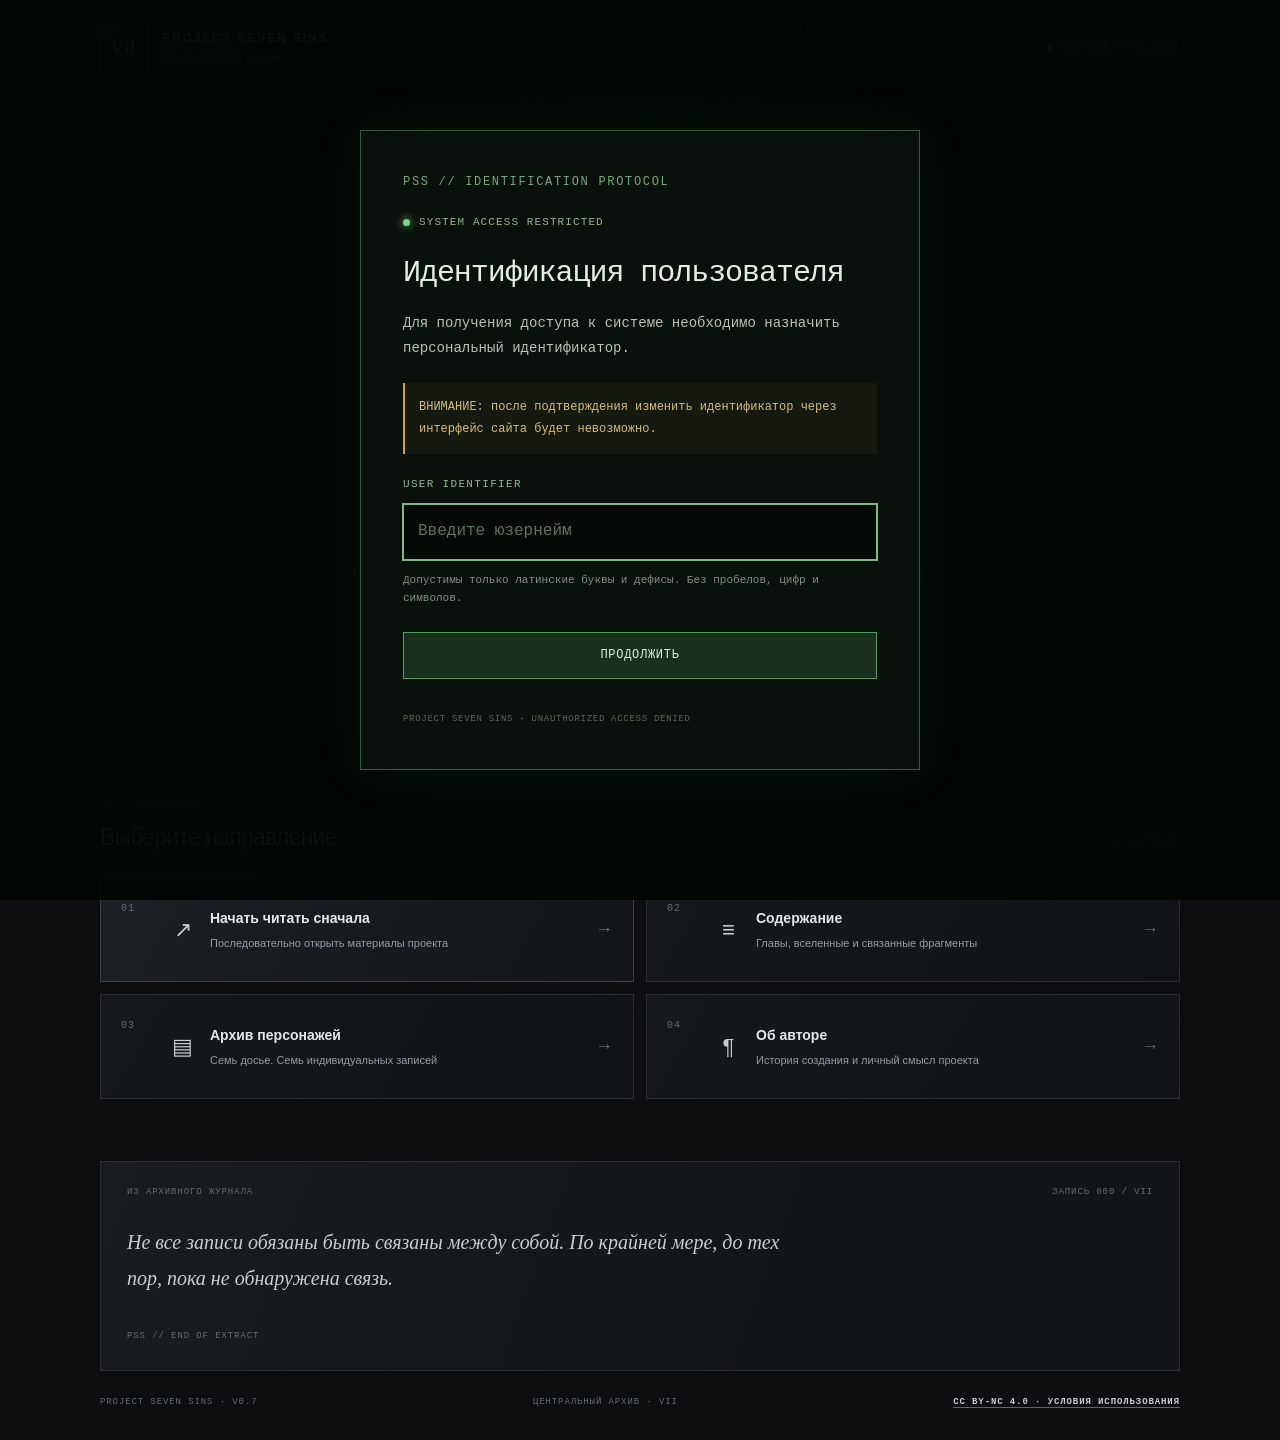
==== commit 2b67f091: "v0.7 Translations Update" ====
--- a/index.html
+++ b/index.html
@@ -11,6 +11,8 @@
   <link href="style.css" rel="stylesheet"/>
   <script defer="" src="script.js">
   </script>
+   <script defer src="site-config.js"></script>
+  <script defer src="language.js"></script>
  </head>
  <body>
   <div aria-hidden="true" class="grain">
@@ -22,8 +24,8 @@
     </span>
     <span class="brand-name">
      <strong>
-      PROJECT SEVEN SINS
-     </strong>
+       PROJECT SEVEN SINS
+      </strong>
      <small>
       ЦЕНТРАЛЬНЫЙ АРХИВ
      </small>
@@ -206,7 +208,7 @@
    </section>
   </main>
   <footer class="footer">
-   <span>
+   <span data-site-brand>
     PROJECT SEVEN SINS
    </span>
    <span>
--- a/style.css
+++ b/style.css
@@ -1 +1,5 @@
-:root{color-scheme:dark;--bg:#0c0e10;--panel:#131619;--panel-hover:#191d21;--border:#292e33;--border-bright:#454c53;--text:#e5e8eb;--muted:#929ba4;--dim:#626b73;--accent:#c6ccd2;--accent-soft:rgba(198,204,210,0.08);--page-width:1080px}*{box-sizing:border-box}html{min-height:100%;scroll-behavior:smooth}body{margin:0;min-height:100vh;background:radial-gradient( ellipse at 50% 0%,rgba(135,146,157,0.075),transparent 55% ),var(--bg);color:var(--text);font-family:Inter,"Segoe UI",Arial,sans-serif;line-height:1.6}a{color:inherit;text-decoration:none}.grain{position:fixed;inset:0;z-index:5;pointer-events:none;opacity:0.12;background-image:url("data:image/svg+xml,%3Csvg viewBox='0 0 180 180' xmlns='http://www.w3.org/2000/svg'%3E%3Cfilter id='n'%3E%3CfeTurbulence type='fractalNoise' baseFrequency='.92' numOctaves='3' stitchTiles='stitch'/%3E%3C/filter%3E%3Crect width='100%25' height='100%25' filter='url(%23n)' opacity='.16'/%3E%3C/svg%3E")}.topbar{position:relative;z-index:2;display:flex;align-items:center;justify-content:space-between;gap:24px;width:min(var(--page-width),calc(100% - 64px));margin:0 auto;padding:24px 0;border-bottom:1px solid var(--border)}.brand{display:inline-flex;align-items:center;gap:14px}.brand-mark{display:grid;place-items:center;width:48px;height:48px;border:1px solid var(--border-bright);background:linear-gradient(145deg,#20252a,#101214);color:var(--accent);font-size:17px;font-weight:700;letter-spacing:0.08em;transition:border-color 180ms ease,background 180ms ease,color 180ms ease}.brand:hover .brand-mark{border-color:var(--accent);background:#252b30;color:#fff}.brand-name{display:flex;flex-direction:column;gap:2px}.brand-name strong{font-size:12px;font-weight:700;letter-spacing:0.16em}.brand-name small,.topbar-status,.classification,.eyebrow,.section-index,.section-count,.card-number,.record-topline,.record-signature,.footer{font-family:Consolas,"Courier New",monospace;letter-spacing:0.1em}.brand-name small{color:var(--muted);font-size:10px}.topbar-status{display:flex;align-items:center;gap:9px;color:var(--muted);font-size:10px}.status-dot{width:6px;height:6px;border-radius:50%;background:#aab3bb;box-shadow:0 0 10px rgba(198,204,210,0.25)}main{width:min(var(--page-width),calc(100% - 64px));margin:0 auto}.hero{max-width:760px;margin:0 auto;padding:94px 0 82px;text-align:center;animation:appear 650ms ease both}.eyebrow{display:flex;align-items:center;justify-content:center;gap:12px;color:var(--muted);font-size:10px}.eyebrow-line{width:28px;height:1px;background:var(--border-bright)}.classification{margin:38px 0 16px;color:var(--dim);font-size:10px}h1{margin:0;font-size:clamp(36px,7vw,66px);font-weight:500;letter-spacing:-0.065em;line-height:1.12}h1 span{color:var(--accent);font-weight:700}.hero-subtitle{margin:26px 0 0;color:#c0c6cc;font-size:clamp(17px,2.5vw,21px);font-weight:300;line-height:1.75}.hero-divider{display:flex;align-items:center;justify-content:center;gap:18px;width:min(340px,75%);margin:35px auto 28px}.hero-divider>span:not(.divider-symbol){flex:1;height:1px;background:var(--border)}.divider-symbol{color:var(--dim);font-family:Consolas,"Courier New",monospace;font-size:11px;letter-spacing:0.15em}.hero-description{max-width:600px;margin:0 auto;color:var(--muted);font-size:14px;line-height:2}.hero-note{display:inline-flex;align-items:center;gap:12px;margin:30px 0 0;padding:9px 13px;border:1px solid var(--border);background:rgba(255,255,255,0.015);color:var(--muted);font-size:11px}.note-label{color:var(--accent);font-family:Consolas,"Courier New",monospace;font-size:9px;letter-spacing:0.12em}.navigation-section{padding:30px 0 62px;border-top:1px solid var(--border)}.section-heading{display:flex;align-items:end;justify-content:space-between;gap:20px;margin-bottom:22px}.section-index{margin:0 0 7px;color:var(--dim);font-size:10px}h2{margin:0;font-size:23px;font-weight:500;letter-spacing:-0.035em}.section-count{padding-bottom:5px;color:var(--dim);font-size:10px}.navigation-grid{display:grid;grid-template-columns:repeat(2,minmax(0,1fr));gap:12px}.nav-card{position:relative;display:grid;grid-template-columns:34px 25px minmax(0,1fr) 18px;align-items:center;gap:15px;min-height:105px;padding:20px;overflow:hidden;border:1px solid var(--border);background:linear-gradient(120deg,#15191c,#111416);transition:border-color 200ms ease,background 200ms ease,transform 200ms ease}.nav-card::before{position:absolute;inset:0 auto 0 0;width:2px;background:var(--accent);content:"";opacity:0;transform:scaleY(0.4);transition:opacity 200ms ease,transform 200ms ease}.nav-card:hover{transform:translateY(-2px);border-color:var(--border-bright);background:linear-gradient(120deg,#1a1f23,#141719)}.nav-card:hover::before{opacity:1;transform:scaleY(1)}.nav-card.featured{border-color:#3a4147;background:linear-gradient(120deg,#1b2024,#131619)}.card-number{align-self:start;padding-top:3px;color:var(--dim);font-size:10px}.card-icon{color:var(--accent);font-size:22px;text-align:center}.card-content{display:flex;flex-direction:column;gap:5px}.card-content strong{font-size:14px;font-weight:600}.card-content small{color:var(--muted);font-size:11px;line-height:1.6}.card-arrow{color:var(--dim);font-size:18px;transition:color 200ms ease,transform 200ms ease}.nav-card:hover .card-arrow{color:var(--accent);transform:translateX(3px)}.archive-record{position:relative;padding:23px 26px 25px;border:1px solid var(--border);background:linear-gradient(110deg,rgba(198,204,210,0.035),transparent 65%),var(--panel)}.record-topline{display:flex;justify-content:space-between;gap:16px;color:var(--dim);font-size:9px}.archive-record p{max-width:690px;margin:24px 0;color:#c8cdd2;font-family:Georgia,"Times New Roman",serif;font-size:clamp(16px,2vw,20px);font-style:italic;line-height:1.8}.record-signature{color:var(--dim);font-size:9px}.footer{display:flex;justify-content:space-between;gap:16px;width:min(var(--page-width),calc(100% - 64px));margin:0 auto;padding:24px 0 30px;color:var(--dim);font-size:9px}@keyframes appear{from{opacity:0;transform:translateY(9px)}to{opacity:1;transform:translateY(0)}}@media (max-width:700px){.topbar,main,.footer{width:calc(100% - 36px)}.topbar{padding:17px 0}.brand-mark{width:42px;height:42px}.brand-name strong{font-size:10px;letter-spacing:0.1em}.brand-name small{font-size:9px}.topbar-status{font-size:0}.hero{padding:72px 0 58px}.classification{margin-top:30px;font-size:9px}.hero-description{font-size:13px}.navigation-grid{grid-template-columns:1fr}.nav-card{min-height:94px;padding:17px 14px;gap:11px}.section-heading{align-items:start}.section-count{padding-top:6px;font-size:9px;white-space:nowrap}.archive-record{padding:18px}.record-topline{flex-direction:column;gap:7px}.footer{flex-wrap:wrap;font-size:8px}}@media (prefers-reduced-motion:reduce){*,*::before,*::after{scroll-behavior:auto !important;animation-duration:0.01ms !important;transition-duration:0.01ms !important}}.site-notice{position:fixed;z-index:10;right:24px;bottom:24px;max-width:calc(100% - 48px);padding:14px 18px;border:1px solid var(--border-bright);background:#191d21;color:var(--text);font-size:13px;opacity:0;transform:translateY(8px);pointer-events:none;transition:opacity 180ms ease,transform 180ms ease}.site-notice.visible{opacity:1;transform:translateY(0)}.site-header{position:relative;z-index:4;display:grid;grid-template-columns:1fr auto 1fr;align-items:center;gap:16px;width:calc(100% - 48px);max-width:1500px;margin:0 auto;padding:18px 0;border-bottom:1px solid rgba(180,190,200,0.16);font-family:Inter,"Segoe UI",Arial,sans-serif}.site-back-button{justify-self:start;display:inline-flex;align-items:center;gap:9px;padding:9px 12px;border:1px solid rgba(180,190,200,0.2);background:rgba(10,12,14,0.25);color:#aeb6bd;font:inherit;font-size:12px;cursor:pointer;transition:color 180ms ease,border-color 180ms ease,background 180ms ease}.site-back-button:hover{color:#f0f2f4;border-color:rgba(200,208,216,0.55);background:rgba(200,208,216,0.06)}.site-back-button span:first-child{font-size:17px}.site-brand{justify-self:center;display:inline-flex;align-items:center;gap:11px;color:#e5e8eb;text-decoration:none}.site-brand-mark{display:grid;place-items:center;width:43px;height:43px;border:1px solid #555d65;background:linear-gradient(145deg,#242a30,#111416);color:#d0d6dc;font-size:15px;font-weight:700;letter-spacing:0.06em;transition:border-color 180ms ease,background 180ms ease}.site-brand:hover .site-brand-mark{border-color:#c6ccd2;background:#2a3036}.site-brand-text{display:flex;flex-direction:column;gap:3px;white-space:nowrap}.site-brand-text strong{font-size:10px;letter-spacing:0.13em}.site-brand-text small{color:#929ba4;font-size:9px;letter-spacing:0.1em}.site-header-index{justify-self:end;color:#89929b;font-family:Consolas,"Courier New",monospace;font-size:10px;letter-spacing:0.1em}@media (max-width:650px){.site-header{grid-template-columns:auto 1fr;gap:12px;width:calc(100% - 28px);padding:14px 0}.site-brand{justify-self:end;gap:8px}.site-brand-mark{width:38px;height:38px}.site-brand-text strong{font-size:9px;letter-spacing:0.07em}.site-brand-text small{font-size:8px}.site-header-index{display:none}.site-back-button{padding:8px 9px;font-size:11px}}.footer a{color:var(--accent);text-decoration:underline;text-decoration-color:rgba(198,204,210,0.45);text-underline-offset:3px;font-weight:600;transition:color 180ms ease,text-decoration-color 180ms ease}.footer a:hover{color:var(--text);text-decoration-color:var(--text)}.identity-gate[hidden],.identity-gate section[hidden]{display:none !important}.identity-gate{position:fixed;inset:0;z-index:99999;display:grid;place-items:center;overflow-y:auto;padding:24px;background:rgba(3,7,4,0.96);color:#d5e5d4;font-family:Consolas,"Courier New",monospace}.identity-panel{width:min(100%,560px);padding:clamp(22px,5vw,42px);border:1px solid #355b3b;background:#0a100b;box-shadow:0 0 45px rgba(53,120,65,0.12)}.identity-kicker{color:#78a87a;font-size:12px;letter-spacing:0.14em;overflow-wrap:anywhere}.identity-status{display:flex;align-items:center;gap:9px;margin-top:22px;color:#92b594;font-size:11px;letter-spacing:0.1em}.identity-indicator{width:7px;height:7px;flex:0 0 7px;border-radius:50%;background:#79d887;box-shadow:0 0 9px #79d887}.identity-panel h2{margin:24px 0 18px;color:#e1eee0;font-size:clamp(22px,5vw,30px);font-weight:500;line-height:1.25}.identity-text{color:#b4c4b4;font-size:14px;line-height:1.8}.identity-warning{margin:22px 0;padding:14px;border-left:2px solid #c4a65e;background:rgba(196,166,94,0.06);color:#d5bc7d;font-size:12px;line-height:1.8}.identity-panel label{display:block;margin-bottom:10px;color:#91b995;font-size:11px;letter-spacing:0.12em}.identity-panel input{box-sizing:border-box;width:100%;padding:14px;border:1px solid #355b3b;border-radius:0;outline:none;background:#060a07;color:#d5e5d4;font:inherit;font-size:16px}.identity-panel input:focus{border-color:#80b888;box-shadow:0 0 0 1px #80b888}.identity-panel input::placeholder{color:#607261}.identity-hint{color:#819282;font-size:11px;line-height:1.7}.identity-error{min-height:0;color:#e18b7e;font-size:12px;line-height:1.6}.identity-button{padding:13px 16px;border:1px solid #5b9965;border-radius:0;background:#18301d;color:#d9eedb;font:inherit;font-size:12px;letter-spacing:0.06em;cursor:pointer;transition:background 150ms ease,border-color 150ms ease}.identity-button:hover{border-color:#9bd3a3;background:#24452b}.identity-button:focus-visible{outline:2px solid #9bd3a3;outline-offset:3px}#identity-form>.identity-button{width:100%;margin-top:12px}.identity-selected{margin:20px 0;padding:16px;border:1px solid #355b3b;background:#060a07;color:#9fe5a8;font-size:clamp(18px,5vw,24px);overflow-wrap:anywhere}.identity-actions{display:flex;gap:12px;margin-top:22px}.identity-actions .identity-button{flex:1;min-width:0}.identity-secondary{border-color:#435047;background:transparent;color:#aab9ac}.identity-footer{margin-top:32px;color:#536a56;font-size:9px;line-height:1.8;letter-spacing:0.08em;overflow-wrap:anywhere}.identity-footer span{color:#a38e55}@media (max-width:420px){.identity-gate{padding:12px}.identity-panel{padding:22px 18px}.identity-actions{flex-direction:column-reverse}}@media (prefers-reduced-motion:reduce){.identity-button{transition:none}}.continue-reading-wrap{display:flex;align-items:center;flex-wrap:wrap;gap:12px 18px;margin-top:14px;padding:16px 18px;border:1px solid var(--border);background:rgba(255,255,255,.018)}.continue-reading-wrap[hidden]{display:none}.continue-reading{display:inline-flex;align-items:center;gap:14px;color:var(--text);font-size:14px}.continue-reading:hover{color:#fff}.continue-reading span{color:var(--muted)}.continue-reading-note{color:var(--dim);font:10px Consolas,monospace;letter-spacing:.07em}
+:root{color-scheme:dark;--bg:#0c0e10;--panel:#131619;--panel-hover:#191d21;--border:#292e33;--border-bright:#454c53;--text:#e5e8eb;--muted:#929ba4;--dim:#626b73;--accent:#c6ccd2;--accent-soft:rgba(198,204,210,0.08);--page-width:1080px}*{box-sizing:border-box}html{min-height:100%;scroll-behavior:smooth}body{margin:0;min-height:100vh;background:radial-gradient( ellipse at 50% 0%,rgba(135,146,157,0.075),transparent 55% ),var(--bg);color:var(--text);font-family:Inter,"Segoe UI",Arial,sans-serif;line-height:1.6}a{color:inherit;text-decoration:none}.grain{position:fixed;inset:0;z-index:5;pointer-events:none;opacity:0.12;background-image:url("data:image/svg+xml,%3Csvg viewBox='0 0 180 180' xmlns='http://www.w3.org/2000/svg'%3E%3Cfilter id='n'%3E%3CfeTurbulence type='fractalNoise' baseFrequency='.92' numOctaves='3' stitchTiles='stitch'/%3E%3C/filter%3E%3Crect width='100%25' height='100%25' filter='url(%23n)' opacity='.16'/%3E%3C/svg%3E")}.topbar{position:relative;z-index:2;display:flex;align-items:center;justify-content:space-between;gap:24px;width:min(var(--page-width),calc(100% - 64px));margin:0 auto;padding:24px 0;border-bottom:1px solid var(--border)}.brand{display:inline-flex;align-items:center;gap:14px}.brand-mark{display:grid;place-items:center;width:48px;height:48px;border:1px solid var(--border-bright);background:linear-gradient(145deg,#20252a,#101214);color:var(--accent);font-size:17px;font-weight:700;letter-spacing:0.08em;transition:border-color 180ms ease,background 180ms ease,color 180ms ease}.brand:hover .brand-mark{border-color:var(--accent);background:#252b30;color:#fff}.brand-name{display:flex;flex-direction:column;gap:2px}.brand-name strong{font-size:12px;font-weight:700;letter-spacing:0.16em}.brand-name small,.topbar-status,.classification,.eyebrow,.section-index,.section-count,.card-number,.record-topline,.record-signature,.footer{font-family:Consolas,"Courier New",monospace;letter-spacing:0.1em}.brand-name small{color:var(--muted);font-size:10px}.topbar-status{display:flex;align-items:center;gap:9px;color:var(--muted);font-size:10px}.status-dot{width:6px;height:6px;border-radius:50%;background:#aab3bb;box-shadow:0 0 10px rgba(198,204,210,0.25)}main{width:min(var(--page-width),calc(100% - 64px));margin:0 auto}.hero{max-width:760px;margin:0 auto;padding:94px 0 82px;text-align:center;animation:appear 650ms ease both}.eyebrow{display:flex;align-items:center;justify-content:center;gap:12px;color:var(--muted);font-size:10px}.eyebrow-line{width:28px;height:1px;background:var(--border-bright)}.classification{margin:38px 0 16px;color:var(--dim);font-size:10px}h1{margin:0;font-size:clamp(36px,7vw,66px);font-weight:500;letter-spacing:-0.065em;line-height:1.12}h1 span{color:var(--accent);font-weight:700}.hero-subtitle{margin:26px 0 0;color:#c0c6cc;font-size:clamp(17px,2.5vw,21px);font-weight:300;line-height:1.75}.hero-divider{display:flex;align-items:center;justify-content:center;gap:18px;width:min(340px,75%);margin:35px auto 28px}.hero-divider>span:not(.divider-symbol){flex:1;height:1px;background:var(--border)}.divider-symbol{color:var(--dim);font-family:Consolas,"Courier New",monospace;font-size:11px;letter-spacing:0.15em}.hero-description{max-width:600px;margin:0 auto;color:var(--muted);font-size:14px;line-height:2}.hero-note{display:inline-flex;align-items:center;gap:12px;margin:30px 0 0;padding:9px 13px;border:1px solid var(--border);background:rgba(255,255,255,0.015);color:var(--muted);font-size:11px}.note-label{color:var(--accent);font-family:Consolas,"Courier New",monospace;font-size:9px;letter-spacing:0.12em}.navigation-section{padding:30px 0 62px;border-top:1px solid var(--border)}.section-heading{display:flex;align-items:end;justify-content:space-between;gap:20px;margin-bottom:22px}.section-index{margin:0 0 7px;color:var(--dim);font-size:10px}h2{margin:0;font-size:23px;font-weight:500;letter-spacing:-0.035em}.section-count{padding-bottom:5px;color:var(--dim);font-size:10px}.navigation-grid{display:grid;grid-template-columns:repeat(2,minmax(0,1fr));gap:12px}.nav-card{position:relative;display:grid;grid-template-columns:34px 25px minmax(0,1fr) 18px;align-items:center;gap:15px;min-height:105px;padding:20px;overflow:hidden;border:1px solid var(--border);background:linear-gradient(120deg,#15191c,#111416);transition:border-color 200ms ease,background 200ms ease,transform 200ms ease}.nav-card::before{position:absolute;inset:0 auto 0 0;width:2px;background:var(--accent);content:"";opacity:0;transform:scaleY(0.4);transition:opacity 200ms ease,transform 200ms ease}.nav-card:hover{transform:translateY(-2px);border-color:var(--border-bright);background:linear-gradient(120deg,#1a1f23,#141719)}.nav-card:hover::before{opacity:1;transform:scaleY(1)}.nav-card.featured{border-color:#3a4147;background:linear-gradient(120deg,#1b2024,#131619)}.card-number{align-self:start;padding-top:3px;color:var(--dim);font-size:10px}.card-icon{color:var(--accent);font-size:22px;text-align:center}.card-content{display:flex;flex-direction:column;gap:5px}.card-content strong{font-size:14px;font-weight:600}.card-content small{color:var(--muted);font-size:11px;line-height:1.6}.card-arrow{color:var(--dim);font-size:18px;transition:color 200ms ease,transform 200ms ease}.nav-card:hover .card-arrow{color:var(--accent);transform:translateX(3px)}.archive-record{position:relative;padding:23px 26px 25px;border:1px solid var(--border);background:linear-gradient(110deg,rgba(198,204,210,0.035),transparent 65%),var(--panel)}.record-topline{display:flex;justify-content:space-between;gap:16px;color:var(--dim);font-size:9px}.archive-record p{max-width:690px;margin:24px 0;color:#c8cdd2;font-family:Georgia,"Times New Roman",serif;font-size:clamp(16px,2vw,20px);font-style:italic;line-height:1.8}.record-signature{color:var(--dim);font-size:9px}.footer{display:flex;justify-content:space-between;gap:16px;width:min(var(--page-width),calc(100% - 64px));margin:0 auto;padding:24px 0 30px;color:var(--dim);font-size:9px}@keyframes appear{from{opacity:0;transform:translateY(9px)}to{opacity:1;transform:translateY(0)}}@media (max-width:700px){.topbar,main,.footer{width:calc(100% - 36px)}.topbar{padding:17px 0}.brand-mark{width:42px;height:42px}.brand-name strong{font-size:10px;letter-spacing:0.1em}.brand-name small{font-size:9px}.topbar-status{font-size:0}.hero{padding:72px 0 58px}.classification{margin-top:30px;font-size:9px}.hero-description{font-size:13px}.navigation-grid{grid-template-columns:1fr}.nav-card{min-height:94px;padding:17px 14px;gap:11px}.section-heading{align-items:start}.section-count{padding-top:6px;font-size:9px;white-space:nowrap}.archive-record{padding:18px}.record-topline{flex-direction:column;gap:7px}.footer{flex-wrap:wrap;font-size:8px}}@media (prefers-reduced-motion:reduce){*,*::before,*::after{scroll-behavior:auto !important;animation-duration:0.01ms !important;transition-duration:0.01ms !important}}.site-notice{position:fixed;z-index:10;right:24px;bottom:24px;max-width:calc(100% - 48px);padding:14px 18px;border:1px solid var(--border-bright);background:#191d21;color:var(--text);font-size:13px;opacity:0;transform:translateY(8px);pointer-events:none;transition:opacity 180ms ease,transform 180ms ease}.site-notice.visible{opacity:1;transform:translateY(0)}.site-header{position:relative;z-index:4;display:grid;grid-template-columns:1fr auto 1fr;align-items:center;gap:16px;width:calc(100% - 48px);max-width:1500px;margin:0 auto;padding:18px 0;border-bottom:1px solid rgba(180,190,200,0.16);font-family:Inter,"Segoe UI",Arial,sans-serif}.site-back-button{justify-self:start;display:inline-flex;align-items:center;gap:9px;padding:9px 12px;border:1px solid rgba(180,190,200,0.2);background:rgba(10,12,14,0.25);color:#aeb6bd;font:inherit;font-size:12px;cursor:pointer;transition:color 180ms ease,border-color 180ms ease,background 180ms ease}.site-back-button:hover{color:#f0f2f4;border-color:rgba(200,208,216,0.55);background:rgba(200,208,216,0.06)}.site-back-button span:first-child{font-size:17px}.site-brand{justify-self:center;display:inline-flex;align-items:center;gap:11px;color:#e5e8eb;text-decoration:none}.site-brand-mark{display:grid;place-items:center;width:43px;height:43px;border:1px solid #555d65;background:linear-gradient(145deg,#242a30,#111416);color:#d0d6dc;font-size:15px;font-weight:700;letter-spacing:0.06em;transition:border-color 180ms ease,background 180ms ease}.site-brand:hover .site-brand-mark{border-color:#c6ccd2;background:#2a3036}.site-brand-text{display:flex;flex-direction:column;gap:3px;white-space:nowrap}.site-brand-text strong{font-size:10px;letter-spacing:0.13em}.site-brand-text small{color:#929ba4;font-size:9px;letter-spacing:0.1em}.site-header-index{justify-self:end;color:#89929b;font-family:Consolas,"Courier New",monospace;font-size:10px;letter-spacing:0.1em}@media (max-width:650px){.site-header{grid-template-columns:auto 1fr;gap:12px;width:calc(100% - 28px);padding:14px 0}.site-brand{justify-self:end;gap:8px}.site-brand-mark{width:38px;height:38px}.site-brand-text strong{font-size:9px;letter-spacing:0.07em}.site-brand-text small{font-size:8px}.site-header-index{display:none}.site-back-button{padding:8px 9px;font-size:11px}}.footer a{color:var(--accent);text-decoration:underline;text-decoration-color:rgba(198,204,210,0.45);text-underline-offset:3px;font-weight:600;transition:color 180ms ease,text-decoration-color 180ms ease}.footer a:hover{color:var(--text);text-decoration-color:var(--text)}.identity-gate[hidden],.identity-gate section[hidden]{display:none !important}.identity-gate{position:fixed;inset:0;z-index:99999;display:grid;place-items:center;overflow-y:auto;padding:24px;background:rgba(3,7,4,0.96);color:#d5e5d4;font-family:Consolas,"Courier New",monospace}.identity-panel{width:min(100%,560px);padding:clamp(22px,5vw,42px);border:1px solid #355b3b;background:#0a100b;box-shadow:0 0 45px rgba(53,120,65,0.12)}.identity-kicker{color:#78a87a;font-size:12px;letter-spacing:0.14em;overflow-wrap:anywhere}.identity-status{display:flex;align-items:center;gap:9px;margin-top:22px;color:#92b594;font-size:11px;letter-spacing:0.1em}.identity-indicator{width:7px;height:7px;flex:0 0 7px;border-radius:50%;background:#79d887;box-shadow:0 0 9px #79d887}.identity-panel h2{margin:24px 0 18px;color:#e1eee0;font-size:clamp(22px,5vw,30px);font-weight:500;line-height:1.25}.identity-text{color:#b4c4b4;font-size:14px;line-height:1.8}.identity-warning{margin:22px 0;padding:14px;border-left:2px solid #c4a65e;background:rgba(196,166,94,0.06);color:#d5bc7d;font-size:12px;line-height:1.8}.identity-panel label{display:block;margin-bottom:10px;color:#91b995;font-size:11px;letter-spacing:0.12em}.identity-panel input{box-sizing:border-box;width:100%;padding:14px;border:1px solid #355b3b;border-radius:0;outline:none;background:#060a07;color:#d5e5d4;font:inherit;font-size:16px}.identity-panel input:focus{border-color:#80b888;box-shadow:0 0 0 1px #80b888}.identity-panel input::placeholder{color:#607261}.identity-hint{color:#819282;font-size:11px;line-height:1.7}.identity-error{min-height:0;color:#e18b7e;font-size:12px;line-height:1.6}.identity-button{padding:13px 16px;border:1px solid #5b9965;border-radius:0;background:#18301d;color:#d9eedb;font:inherit;font-size:12px;letter-spacing:0.06em;cursor:pointer;transition:background 150ms ease,border-color 150ms ease}.identity-button:hover{border-color:#9bd3a3;background:#24452b}.identity-button:focus-visible{outline:2px solid #9bd3a3;outline-offset:3px}#identity-form>.identity-button{width:100%;margin-top:12px}.identity-selected{margin:20px 0;padding:16px;border:1px solid #355b3b;background:#060a07;color:#9fe5a8;font-size:clamp(18px,5vw,24px);overflow-wrap:anywhere}.identity-actions{display:flex;gap:12px;margin-top:22px}.identity-actions .identity-button{flex:1;min-width:0}.identity-secondary{border-color:#435047;background:transparent;color:#aab9ac}.identity-footer{margin-top:32px;color:#536a56;font-size:9px;line-height:1.8;letter-spacing:0.08em;overflow-wrap:anywhere}.identity-footer span{color:#a38e55}@media (max-width:420px){.identity-gate{padding:12px}.identity-panel{padding:22px 18px}.identity-actions{flex-direction:column-reverse}}@media (prefers-reduced-motion:reduce){.identity-button{transition:none}}.continue-reading-wrap{display:flex;align-items:center;flex-wrap:wrap;gap:12px 18px;margin-top:14px;padding:16px 18px;border:1px solid var(--border);background:rgba(255,255,255,.018)}.continue-reading-wrap[hidden]{display:none}.continue-reading{display:inline-flex;align-items:center;gap:14px;color:var(--text);font-size:14px}.continue-reading:hover{color:#fff}.continue-reading span{color:var(--muted)}.continue-reading-note{color:var(--dim);font:10px Consolas,monospace;letter-spacing:.07em} /* Меню выбора языка и служебная страница перевода. */ .language-control{display:flex;align-items:center;gap:8px;flex-wrap:wrap;min-width:0;color:var(--muted,#aab1b8);font:10px/1.5 Consolas,monospace} .language-control label{white-space:nowrap} .language-select{max-width:100%;padding:6px 8px;border:1px solid var(--border,#343a40);border-radius:0;background:var(--panel,#171a1e);color:var(--text,#e7e9eb);font:inherit} .translation-guide-link{color:inherit;text-decoration:none;border-bottom:1px solid var(--border-bright,#454c53);padding:4px 0} .translation-guide-link:hover{color:var(--accent,#d6c7a0);border-color:var(--accent,#d6c7a0)} .translation-shell{width:min(900px,calc(100% - 40px));margin:0 auto;padding:24px 0 70px} .translation-content{max-width:760px;margin:28px 0;padding:clamp(20px,4vw,36px);border:1px solid var(--border,#343a40);background:var(--panel,#171a1e);color:var(--text,#e7e9eb);line-height:1.8} .translation-content h1{font-size:clamp(30px,5vw,48px);line-height:1.15} .translation-content h2{margin-top:28px;font-size:19px} .translation-content li{margin:8px 0} footer .language-control{flex-basis:100%;padding-top:10px} @media(max-width:600px){.translation-shell{width:calc(100% - 28px)}.language-control{align-items:flex-start}.language-control label{width:100%}} .language-control{position:relative;display:inline-flex;align-items:flex-start;gap:0;flex-wrap:wrap;min-width:0;color:var(--muted,#aab1b8);font:10px/1.5 Consolas,monospace}.language-toggle{padding:7px 10px;border:1px solid var(--border,#343a40);background:var(--panel,#171a1e);color:var(--text,#e7e9eb);font:inherit;cursor:pointer}.language-menu{position:absolute;right:0;bottom:calc(100% + 6px);z-index:100;display:grid;gap:0;min-width:180px;padding:6px;border:1px solid var(--border,#343a40);background:var(--panel,#171a1e);box-shadow:0 10px 24px rgba(0,0,0,.3)}.language-menu[hidden]{display:none}.language-choice,.translation-guide-link{display:block;width:100%;padding:9px 10px;border:0;background:transparent;color:var(--text,#e7e9eb);font:inherit;text-align:left;text-decoration:none;cursor:pointer}.language-choice[aria-pressed="true"]{color:var(--accent,#d6c7a0)}.language-choice:hover,.translation-guide-link:hover{background:var(--panel-hover,#242a30);color:var(--accent,#d6c7a0)}.translation-guide-link{margin-top:5px;border-top:1px solid var(--border,#343a40);padding-top:12px}.language-control label{white-space:nowrap}
+
+/* v0.7: keep translator navigation and content on the same centered axis. */
+.translation-shell .reader-nav{display:flex;width:100%;max-width:760px;margin:0 auto;box-sizing:border-box;}
+.translation-shell .translation-content{display:block;width:100%;max-width:760px;margin:28px auto;box-sizing:border-box;}
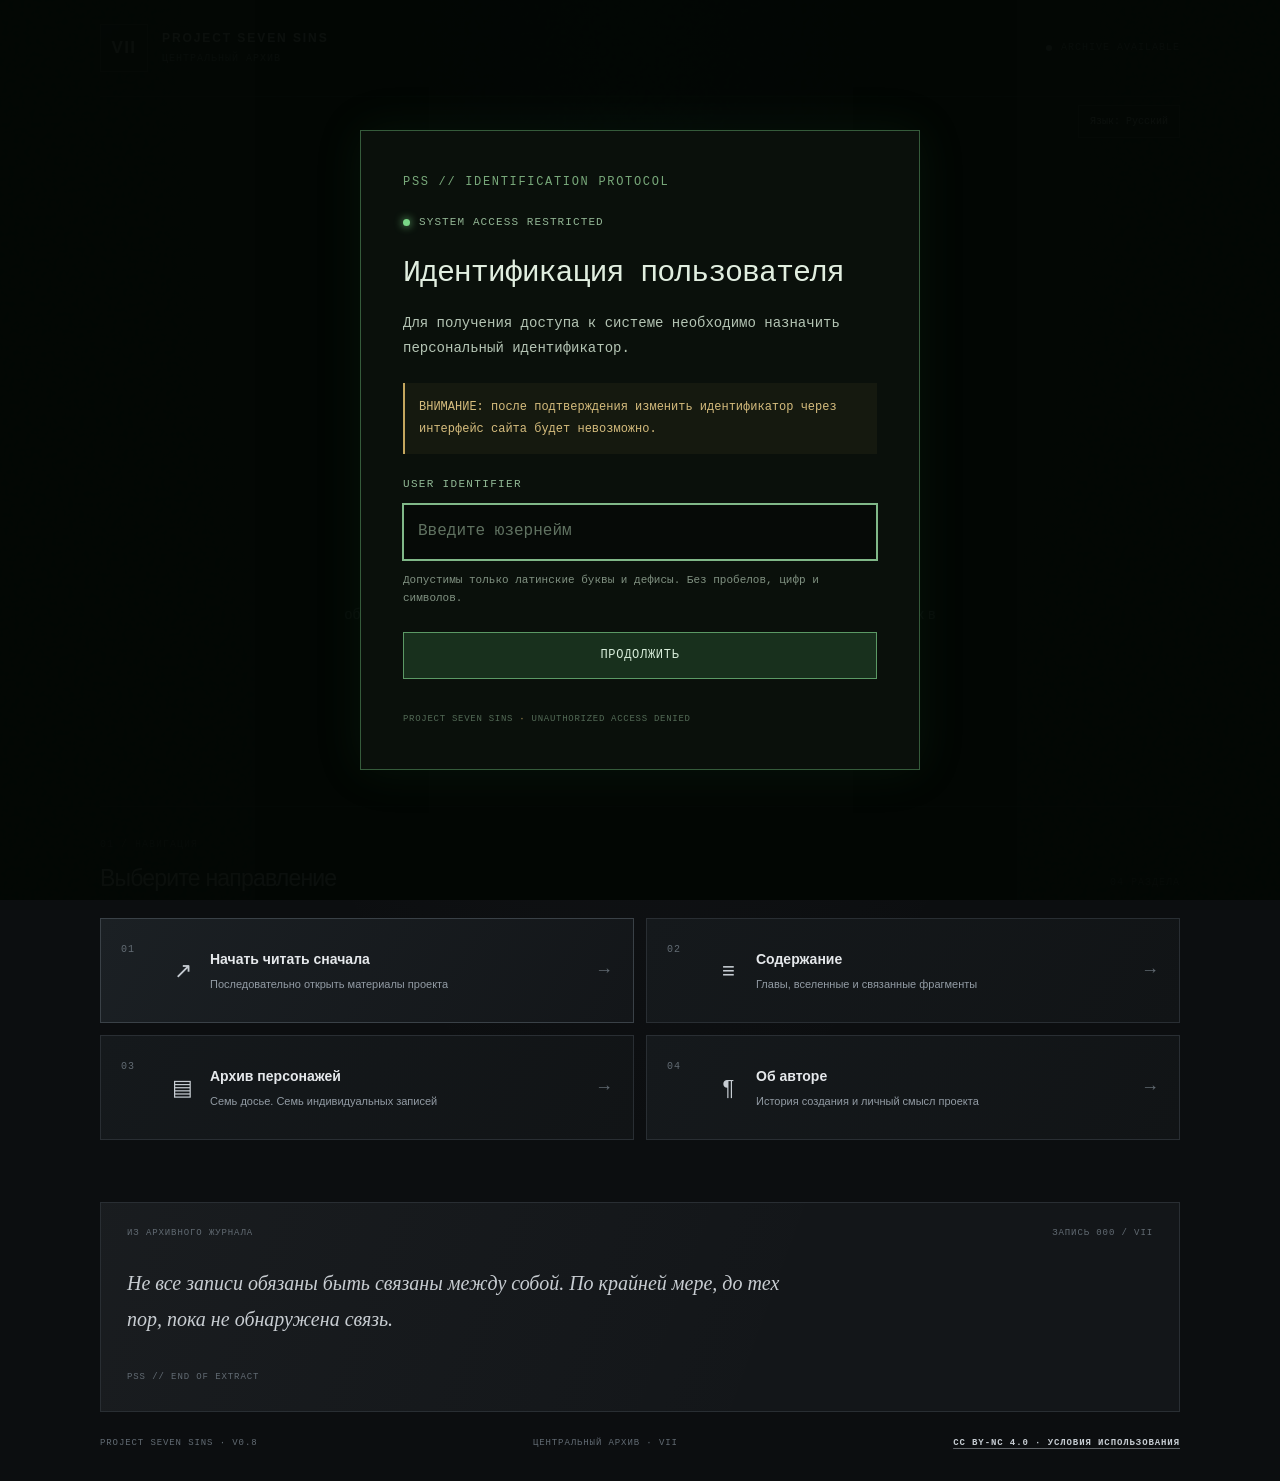
==== commit e4e516b3: "0.8 Cleanup update" ====
--- a/index.html
+++ b/index.html
@@ -220,7 +220,7 @@
     </a>
    </span>
   </footer>
-  <!-- Identity registration -->
+  <!-- Регистрация пользователя -->
   <div class="identity-gate" hidden="" id="identity-gate">
    <div aria-labelledby="identity-title" aria-modal="true" class="identity-panel" role="dialog">
     <div class="identity-kicker">
--- a/style.css
+++ b/style.css
@@ -1,5 +1 @@
-:root{color-scheme:dark;--bg:#0c0e10;--panel:#131619;--panel-hover:#191d21;--border:#292e33;--border-bright:#454c53;--text:#e5e8eb;--muted:#929ba4;--dim:#626b73;--accent:#c6ccd2;--accent-soft:rgba(198,204,210,0.08);--page-width:1080px}*{box-sizing:border-box}html{min-height:100%;scroll-behavior:smooth}body{margin:0;min-height:100vh;background:radial-gradient( ellipse at 50% 0%,rgba(135,146,157,0.075),transparent 55% ),var(--bg);color:var(--text);font-family:Inter,"Segoe UI",Arial,sans-serif;line-height:1.6}a{color:inherit;text-decoration:none}.grain{position:fixed;inset:0;z-index:5;pointer-events:none;opacity:0.12;background-image:url("data:image/svg+xml,%3Csvg viewBox='0 0 180 180' xmlns='http://www.w3.org/2000/svg'%3E%3Cfilter id='n'%3E%3CfeTurbulence type='fractalNoise' baseFrequency='.92' numOctaves='3' stitchTiles='stitch'/%3E%3C/filter%3E%3Crect width='100%25' height='100%25' filter='url(%23n)' opacity='.16'/%3E%3C/svg%3E")}.topbar{position:relative;z-index:2;display:flex;align-items:center;justify-content:space-between;gap:24px;width:min(var(--page-width),calc(100% - 64px));margin:0 auto;padding:24px 0;border-bottom:1px solid var(--border)}.brand{display:inline-flex;align-items:center;gap:14px}.brand-mark{display:grid;place-items:center;width:48px;height:48px;border:1px solid var(--border-bright);background:linear-gradient(145deg,#20252a,#101214);color:var(--accent);font-size:17px;font-weight:700;letter-spacing:0.08em;transition:border-color 180ms ease,background 180ms ease,color 180ms ease}.brand:hover .brand-mark{border-color:var(--accent);background:#252b30;color:#fff}.brand-name{display:flex;flex-direction:column;gap:2px}.brand-name strong{font-size:12px;font-weight:700;letter-spacing:0.16em}.brand-name small,.topbar-status,.classification,.eyebrow,.section-index,.section-count,.card-number,.record-topline,.record-signature,.footer{font-family:Consolas,"Courier New",monospace;letter-spacing:0.1em}.brand-name small{color:var(--muted);font-size:10px}.topbar-status{display:flex;align-items:center;gap:9px;color:var(--muted);font-size:10px}.status-dot{width:6px;height:6px;border-radius:50%;background:#aab3bb;box-shadow:0 0 10px rgba(198,204,210,0.25)}main{width:min(var(--page-width),calc(100% - 64px));margin:0 auto}.hero{max-width:760px;margin:0 auto;padding:94px 0 82px;text-align:center;animation:appear 650ms ease both}.eyebrow{display:flex;align-items:center;justify-content:center;gap:12px;color:var(--muted);font-size:10px}.eyebrow-line{width:28px;height:1px;background:var(--border-bright)}.classification{margin:38px 0 16px;color:var(--dim);font-size:10px}h1{margin:0;font-size:clamp(36px,7vw,66px);font-weight:500;letter-spacing:-0.065em;line-height:1.12}h1 span{color:var(--accent);font-weight:700}.hero-subtitle{margin:26px 0 0;color:#c0c6cc;font-size:clamp(17px,2.5vw,21px);font-weight:300;line-height:1.75}.hero-divider{display:flex;align-items:center;justify-content:center;gap:18px;width:min(340px,75%);margin:35px auto 28px}.hero-divider>span:not(.divider-symbol){flex:1;height:1px;background:var(--border)}.divider-symbol{color:var(--dim);font-family:Consolas,"Courier New",monospace;font-size:11px;letter-spacing:0.15em}.hero-description{max-width:600px;margin:0 auto;color:var(--muted);font-size:14px;line-height:2}.hero-note{display:inline-flex;align-items:center;gap:12px;margin:30px 0 0;padding:9px 13px;border:1px solid var(--border);background:rgba(255,255,255,0.015);color:var(--muted);font-size:11px}.note-label{color:var(--accent);font-family:Consolas,"Courier New",monospace;font-size:9px;letter-spacing:0.12em}.navigation-section{padding:30px 0 62px;border-top:1px solid var(--border)}.section-heading{display:flex;align-items:end;justify-content:space-between;gap:20px;margin-bottom:22px}.section-index{margin:0 0 7px;color:var(--dim);font-size:10px}h2{margin:0;font-size:23px;font-weight:500;letter-spacing:-0.035em}.section-count{padding-bottom:5px;color:var(--dim);font-size:10px}.navigation-grid{display:grid;grid-template-columns:repeat(2,minmax(0,1fr));gap:12px}.nav-card{position:relative;display:grid;grid-template-columns:34px 25px minmax(0,1fr) 18px;align-items:center;gap:15px;min-height:105px;padding:20px;overflow:hidden;border:1px solid var(--border);background:linear-gradient(120deg,#15191c,#111416);transition:border-color 200ms ease,background 200ms ease,transform 200ms ease}.nav-card::before{position:absolute;inset:0 auto 0 0;width:2px;background:var(--accent);content:"";opacity:0;transform:scaleY(0.4);transition:opacity 200ms ease,transform 200ms ease}.nav-card:hover{transform:translateY(-2px);border-color:var(--border-bright);background:linear-gradient(120deg,#1a1f23,#141719)}.nav-card:hover::before{opacity:1;transform:scaleY(1)}.nav-card.featured{border-color:#3a4147;background:linear-gradient(120deg,#1b2024,#131619)}.card-number{align-self:start;padding-top:3px;color:var(--dim);font-size:10px}.card-icon{color:var(--accent);font-size:22px;text-align:center}.card-content{display:flex;flex-direction:column;gap:5px}.card-content strong{font-size:14px;font-weight:600}.card-content small{color:var(--muted);font-size:11px;line-height:1.6}.card-arrow{color:var(--dim);font-size:18px;transition:color 200ms ease,transform 200ms ease}.nav-card:hover .card-arrow{color:var(--accent);transform:translateX(3px)}.archive-record{position:relative;padding:23px 26px 25px;border:1px solid var(--border);background:linear-gradient(110deg,rgba(198,204,210,0.035),transparent 65%),var(--panel)}.record-topline{display:flex;justify-content:space-between;gap:16px;color:var(--dim);font-size:9px}.archive-record p{max-width:690px;margin:24px 0;color:#c8cdd2;font-family:Georgia,"Times New Roman",serif;font-size:clamp(16px,2vw,20px);font-style:italic;line-height:1.8}.record-signature{color:var(--dim);font-size:9px}.footer{display:flex;justify-content:space-between;gap:16px;width:min(var(--page-width),calc(100% - 64px));margin:0 auto;padding:24px 0 30px;color:var(--dim);font-size:9px}@keyframes appear{from{opacity:0;transform:translateY(9px)}to{opacity:1;transform:translateY(0)}}@media (max-width:700px){.topbar,main,.footer{width:calc(100% - 36px)}.topbar{padding:17px 0}.brand-mark{width:42px;height:42px}.brand-name strong{font-size:10px;letter-spacing:0.1em}.brand-name small{font-size:9px}.topbar-status{font-size:0}.hero{padding:72px 0 58px}.classification{margin-top:30px;font-size:9px}.hero-description{font-size:13px}.navigation-grid{grid-template-columns:1fr}.nav-card{min-height:94px;padding:17px 14px;gap:11px}.section-heading{align-items:start}.section-count{padding-top:6px;font-size:9px;white-space:nowrap}.archive-record{padding:18px}.record-topline{flex-direction:column;gap:7px}.footer{flex-wrap:wrap;font-size:8px}}@media (prefers-reduced-motion:reduce){*,*::before,*::after{scroll-behavior:auto !important;animation-duration:0.01ms !important;transition-duration:0.01ms !important}}.site-notice{position:fixed;z-index:10;right:24px;bottom:24px;max-width:calc(100% - 48px);padding:14px 18px;border:1px solid var(--border-bright);background:#191d21;color:var(--text);font-size:13px;opacity:0;transform:translateY(8px);pointer-events:none;transition:opacity 180ms ease,transform 180ms ease}.site-notice.visible{opacity:1;transform:translateY(0)}.site-header{position:relative;z-index:4;display:grid;grid-template-columns:1fr auto 1fr;align-items:center;gap:16px;width:calc(100% - 48px);max-width:1500px;margin:0 auto;padding:18px 0;border-bottom:1px solid rgba(180,190,200,0.16);font-family:Inter,"Segoe UI",Arial,sans-serif}.site-back-button{justify-self:start;display:inline-flex;align-items:center;gap:9px;padding:9px 12px;border:1px solid rgba(180,190,200,0.2);background:rgba(10,12,14,0.25);color:#aeb6bd;font:inherit;font-size:12px;cursor:pointer;transition:color 180ms ease,border-color 180ms ease,background 180ms ease}.site-back-button:hover{color:#f0f2f4;border-color:rgba(200,208,216,0.55);background:rgba(200,208,216,0.06)}.site-back-button span:first-child{font-size:17px}.site-brand{justify-self:center;display:inline-flex;align-items:center;gap:11px;color:#e5e8eb;text-decoration:none}.site-brand-mark{display:grid;place-items:center;width:43px;height:43px;border:1px solid #555d65;background:linear-gradient(145deg,#242a30,#111416);color:#d0d6dc;font-size:15px;font-weight:700;letter-spacing:0.06em;transition:border-color 180ms ease,background 180ms ease}.site-brand:hover .site-brand-mark{border-color:#c6ccd2;background:#2a3036}.site-brand-text{display:flex;flex-direction:column;gap:3px;white-space:nowrap}.site-brand-text strong{font-size:10px;letter-spacing:0.13em}.site-brand-text small{color:#929ba4;font-size:9px;letter-spacing:0.1em}.site-header-index{justify-self:end;color:#89929b;font-family:Consolas,"Courier New",monospace;font-size:10px;letter-spacing:0.1em}@media (max-width:650px){.site-header{grid-template-columns:auto 1fr;gap:12px;width:calc(100% - 28px);padding:14px 0}.site-brand{justify-self:end;gap:8px}.site-brand-mark{width:38px;height:38px}.site-brand-text strong{font-size:9px;letter-spacing:0.07em}.site-brand-text small{font-size:8px}.site-header-index{display:none}.site-back-button{padding:8px 9px;font-size:11px}}.footer a{color:var(--accent);text-decoration:underline;text-decoration-color:rgba(198,204,210,0.45);text-underline-offset:3px;font-weight:600;transition:color 180ms ease,text-decoration-color 180ms ease}.footer a:hover{color:var(--text);text-decoration-color:var(--text)}.identity-gate[hidden],.identity-gate section[hidden]{display:none !important}.identity-gate{position:fixed;inset:0;z-index:99999;display:grid;place-items:center;overflow-y:auto;padding:24px;background:rgba(3,7,4,0.96);color:#d5e5d4;font-family:Consolas,"Courier New",monospace}.identity-panel{width:min(100%,560px);padding:clamp(22px,5vw,42px);border:1px solid #355b3b;background:#0a100b;box-shadow:0 0 45px rgba(53,120,65,0.12)}.identity-kicker{color:#78a87a;font-size:12px;letter-spacing:0.14em;overflow-wrap:anywhere}.identity-status{display:flex;align-items:center;gap:9px;margin-top:22px;color:#92b594;font-size:11px;letter-spacing:0.1em}.identity-indicator{width:7px;height:7px;flex:0 0 7px;border-radius:50%;background:#79d887;box-shadow:0 0 9px #79d887}.identity-panel h2{margin:24px 0 18px;color:#e1eee0;font-size:clamp(22px,5vw,30px);font-weight:500;line-height:1.25}.identity-text{color:#b4c4b4;font-size:14px;line-height:1.8}.identity-warning{margin:22px 0;padding:14px;border-left:2px solid #c4a65e;background:rgba(196,166,94,0.06);color:#d5bc7d;font-size:12px;line-height:1.8}.identity-panel label{display:block;margin-bottom:10px;color:#91b995;font-size:11px;letter-spacing:0.12em}.identity-panel input{box-sizing:border-box;width:100%;padding:14px;border:1px solid #355b3b;border-radius:0;outline:none;background:#060a07;color:#d5e5d4;font:inherit;font-size:16px}.identity-panel input:focus{border-color:#80b888;box-shadow:0 0 0 1px #80b888}.identity-panel input::placeholder{color:#607261}.identity-hint{color:#819282;font-size:11px;line-height:1.7}.identity-error{min-height:0;color:#e18b7e;font-size:12px;line-height:1.6}.identity-button{padding:13px 16px;border:1px solid #5b9965;border-radius:0;background:#18301d;color:#d9eedb;font:inherit;font-size:12px;letter-spacing:0.06em;cursor:pointer;transition:background 150ms ease,border-color 150ms ease}.identity-button:hover{border-color:#9bd3a3;background:#24452b}.identity-button:focus-visible{outline:2px solid #9bd3a3;outline-offset:3px}#identity-form>.identity-button{width:100%;margin-top:12px}.identity-selected{margin:20px 0;padding:16px;border:1px solid #355b3b;background:#060a07;color:#9fe5a8;font-size:clamp(18px,5vw,24px);overflow-wrap:anywhere}.identity-actions{display:flex;gap:12px;margin-top:22px}.identity-actions .identity-button{flex:1;min-width:0}.identity-secondary{border-color:#435047;background:transparent;color:#aab9ac}.identity-footer{margin-top:32px;color:#536a56;font-size:9px;line-height:1.8;letter-spacing:0.08em;overflow-wrap:anywhere}.identity-footer span{color:#a38e55}@media (max-width:420px){.identity-gate{padding:12px}.identity-panel{padding:22px 18px}.identity-actions{flex-direction:column-reverse}}@media (prefers-reduced-motion:reduce){.identity-button{transition:none}}.continue-reading-wrap{display:flex;align-items:center;flex-wrap:wrap;gap:12px 18px;margin-top:14px;padding:16px 18px;border:1px solid var(--border);background:rgba(255,255,255,.018)}.continue-reading-wrap[hidden]{display:none}.continue-reading{display:inline-flex;align-items:center;gap:14px;color:var(--text);font-size:14px}.continue-reading:hover{color:#fff}.continue-reading span{color:var(--muted)}.continue-reading-note{color:var(--dim);font:10px Consolas,monospace;letter-spacing:.07em} /* Меню выбора языка и служебная страница перевода. */ .language-control{display:flex;align-items:center;gap:8px;flex-wrap:wrap;min-width:0;color:var(--muted,#aab1b8);font:10px/1.5 Consolas,monospace} .language-control label{white-space:nowrap} .language-select{max-width:100%;padding:6px 8px;border:1px solid var(--border,#343a40);border-radius:0;background:var(--panel,#171a1e);color:var(--text,#e7e9eb);font:inherit} .translation-guide-link{color:inherit;text-decoration:none;border-bottom:1px solid var(--border-bright,#454c53);padding:4px 0} .translation-guide-link:hover{color:var(--accent,#d6c7a0);border-color:var(--accent,#d6c7a0)} .translation-shell{width:min(900px,calc(100% - 40px));margin:0 auto;padding:24px 0 70px} .translation-content{max-width:760px;margin:28px 0;padding:clamp(20px,4vw,36px);border:1px solid var(--border,#343a40);background:var(--panel,#171a1e);color:var(--text,#e7e9eb);line-height:1.8} .translation-content h1{font-size:clamp(30px,5vw,48px);line-height:1.15} .translation-content h2{margin-top:28px;font-size:19px} .translation-content li{margin:8px 0} footer .language-control{flex-basis:100%;padding-top:10px} @media(max-width:600px){.translation-shell{width:calc(100% - 28px)}.language-control{align-items:flex-start}.language-control label{width:100%}} .language-control{position:relative;display:inline-flex;align-items:flex-start;gap:0;flex-wrap:wrap;min-width:0;color:var(--muted,#aab1b8);font:10px/1.5 Consolas,monospace}.language-toggle{padding:7px 10px;border:1px solid var(--border,#343a40);background:var(--panel,#171a1e);color:var(--text,#e7e9eb);font:inherit;cursor:pointer}.language-menu{position:absolute;right:0;bottom:calc(100% + 6px);z-index:100;display:grid;gap:0;min-width:180px;padding:6px;border:1px solid var(--border,#343a40);background:var(--panel,#171a1e);box-shadow:0 10px 24px rgba(0,0,0,.3)}.language-menu[hidden]{display:none}.language-choice,.translation-guide-link{display:block;width:100%;padding:9px 10px;border:0;background:transparent;color:var(--text,#e7e9eb);font:inherit;text-align:left;text-decoration:none;cursor:pointer}.language-choice[aria-pressed="true"]{color:var(--accent,#d6c7a0)}.language-choice:hover,.translation-guide-link:hover{background:var(--panel-hover,#242a30);color:var(--accent,#d6c7a0)}.translation-guide-link{margin-top:5px;border-top:1px solid var(--border,#343a40);padding-top:12px}.language-control label{white-space:nowrap}
-
-/* v0.7: keep translator navigation and content on the same centered axis. */
-.translation-shell .reader-nav{display:flex;width:100%;max-width:760px;margin:0 auto;box-sizing:border-box;}
-.translation-shell .translation-content{display:block;width:100%;max-width:760px;margin:28px auto;box-sizing:border-box;}
+:root{color-scheme:dark;--bg:#0c0e10;--panel:#131619;--panel-hover:#191d21;--border:#292e33;--border-bright:#454c53;--text:#e5e8eb;--muted:#929ba4;--dim:#626b73;--accent:#c6ccd2;--accent-soft:rgba(198,204,210,0.08);--page-width:1080px}*{box-sizing:border-box}html{min-height:100%;scroll-behavior:smooth}body{margin:0;min-height:100vh;background:radial-gradient( ellipse at 50% 0%,rgba(135,146,157,0.075),transparent 55% ),var(--bg);color:var(--text);font-family:Inter,"Segoe UI",Arial,sans-serif;line-height:1.6}a{color:inherit;text-decoration:none}.grain{position:fixed;inset:0;z-index:5;pointer-events:none;opacity:0.12;background-image:url("data:image/svg+xml,%3Csvg viewBox='0 0 180 180' xmlns='http://www.w3.org/2000/svg'%3E%3Cfilter id='n'%3E%3CfeTurbulence type='fractalNoise' baseFrequency='.92' numOctaves='3' stitchTiles='stitch'/%3E%3C/filter%3E%3Crect width='100%25' height='100%25' filter='url(%23n)' opacity='.16'/%3E%3C/svg%3E")}.topbar{position:relative;z-index:2;display:flex;align-items:center;justify-content:space-between;gap:24px;width:min(var(--page-width),calc(100% - 64px));margin:0 auto;padding:24px 0;border-bottom:1px solid var(--border)}.brand{display:inline-flex;align-items:center;gap:14px}.brand-mark{display:grid;place-items:center;width:48px;height:48px;border:1px solid var(--border-bright);background:linear-gradient(145deg,#20252a,#101214);color:var(--accent);font-size:17px;font-weight:700;letter-spacing:0.08em;transition:border-color 180ms ease,background 180ms ease,color 180ms ease}.brand:hover .brand-mark{border-color:var(--accent);background:#252b30;color:#fff}.brand-name{display:flex;flex-direction:column;gap:2px}.brand-name strong{font-size:12px;font-weight:700;letter-spacing:0.16em}.brand-name small,.topbar-status,.classification,.eyebrow,.section-index,.section-count,.card-number,.record-topline,.record-signature,.footer{font-family:Consolas,"Courier New",monospace;letter-spacing:0.1em}.brand-name small{color:var(--muted);font-size:10px}.topbar-status{display:flex;align-items:center;gap:9px;color:var(--muted);font-size:10px}.status-dot{width:6px;height:6px;border-radius:50%;background:#aab3bb;box-shadow:0 0 10px rgba(198,204,210,0.25)}main{width:min(var(--page-width),calc(100% - 64px));margin:0 auto}.hero{max-width:760px;margin:0 auto;padding:94px 0 82px;text-align:center;animation:appear 650ms ease both}.eyebrow{display:flex;align-items:center;justify-content:center;gap:12px;color:var(--muted);font-size:10px}.eyebrow-line{width:28px;height:1px;background:var(--border-bright)}.classification{margin:38px 0 16px;color:var(--dim);font-size:10px}h1{margin:0;font-size:clamp(36px,7vw,66px);font-weight:500;letter-spacing:-0.065em;line-height:1.12}h1 span{color:var(--accent);font-weight:700}.hero-subtitle{margin:26px 0 0;color:#c0c6cc;font-size:clamp(17px,2.5vw,21px);font-weight:300;line-height:1.75}.hero-divider{display:flex;align-items:center;justify-content:center;gap:18px;width:min(340px,75%);margin:35px auto 28px}.hero-divider>span:not(.divider-symbol){flex:1;height:1px;background:var(--border)}.divider-symbol{color:var(--dim);font-family:Consolas,"Courier New",monospace;font-size:11px;letter-spacing:0.15em}.hero-description{max-width:600px;margin:0 auto;color:var(--muted);font-size:14px;line-height:2}.hero-note{display:inline-flex;align-items:center;gap:12px;margin:30px 0 0;padding:9px 13px;border:1px solid var(--border);background:rgba(255,255,255,0.015);color:var(--muted);font-size:11px}.note-label{color:var(--accent);font-family:Consolas,"Courier New",monospace;font-size:9px;letter-spacing:0.12em}.navigation-section{padding:30px 0 62px;border-top:1px solid var(--border)}.section-heading{display:flex;align-items:end;justify-content:space-between;gap:20px;margin-bottom:22px}.section-index{margin:0 0 7px;color:var(--dim);font-size:10px}h2{margin:0;font-size:23px;font-weight:500;letter-spacing:-0.035em}.section-count{padding-bottom:5px;color:var(--dim);font-size:10px}.navigation-grid{display:grid;grid-template-columns:repeat(2,minmax(0,1fr));gap:12px}.nav-card{position:relative;display:grid;grid-template-columns:34px 25px minmax(0,1fr) 18px;align-items:center;gap:15px;min-height:105px;padding:20px;overflow:hidden;border:1px solid var(--border);background:linear-gradient(120deg,#15191c,#111416);transition:border-color 200ms ease,background 200ms ease,transform 200ms ease}.nav-card::before{position:absolute;inset:0 auto 0 0;width:2px;background:var(--accent);content:"";opacity:0;transform:scaleY(0.4);transition:opacity 200ms ease,transform 200ms ease}.nav-card:hover{transform:translateY(-2px);border-color:var(--border-bright);background:linear-gradient(120deg,#1a1f23,#141719)}.nav-card:hover::before{opacity:1;transform:scaleY(1)}.nav-card.featured{border-color:#3a4147;background:linear-gradient(120deg,#1b2024,#131619)}.card-number{align-self:start;padding-top:3px;color:var(--dim);font-size:10px}.card-icon{color:var(--accent);font-size:22px;text-align:center}.card-content{display:flex;flex-direction:column;gap:5px}.card-content strong{font-size:14px;font-weight:600}.card-content small{color:var(--muted);font-size:11px;line-height:1.6}.card-arrow{color:var(--dim);font-size:18px;transition:color 200ms ease,transform 200ms ease}.nav-card:hover .card-arrow{color:var(--accent);transform:translateX(3px)}.archive-record{position:relative;padding:23px 26px 25px;border:1px solid var(--border);background:linear-gradient(110deg,rgba(198,204,210,0.035),transparent 65%),var(--panel)}.record-topline{display:flex;justify-content:space-between;gap:16px;color:var(--dim);font-size:9px}.archive-record p{max-width:690px;margin:24px 0;color:#c8cdd2;font-family:Georgia,"Times New Roman",serif;font-size:clamp(16px,2vw,20px);font-style:italic;line-height:1.8}.record-signature{color:var(--dim);font-size:9px}.footer{display:flex;justify-content:space-between;gap:16px;width:min(var(--page-width),calc(100% - 64px));margin:0 auto;padding:24px 0 30px;color:var(--dim);font-size:9px}@keyframes appear{from{opacity:0;transform:translateY(9px)}to{opacity:1;transform:translateY(0)}}@media (max-width:700px){.topbar,main,.footer{width:calc(100% - 36px)}.topbar{padding:17px 0}.brand-mark{width:42px;height:42px}.brand-name strong{font-size:10px;letter-spacing:0.1em}.brand-name small{font-size:9px}.topbar-status{font-size:0}.hero{padding:72px 0 58px}.classification{margin-top:30px;font-size:9px}.hero-description{font-size:13px}.navigation-grid{grid-template-columns:1fr}.nav-card{min-height:94px;padding:17px 14px;gap:11px}.section-heading{align-items:start}.section-count{padding-top:6px;font-size:9px;white-space:nowrap}.archive-record{padding:18px}.record-topline{flex-direction:column;gap:7px}.footer{flex-wrap:wrap;font-size:8px}}@media (prefers-reduced-motion:reduce){*,*::before,*::after{scroll-behavior:auto !important;animation-duration:0.01ms !important;transition-duration:0.01ms !important}}.site-notice{position:fixed;z-index:10;right:24px;bottom:24px;max-width:calc(100% - 48px);padding:14px 18px;border:1px solid var(--border-bright);background:#191d21;color:var(--text);font-size:13px;opacity:0;transform:translateY(8px);pointer-events:none;transition:opacity 180ms ease,transform 180ms ease}.site-notice.visible{opacity:1;transform:translateY(0)}.site-header{position:relative;z-index:4;display:grid;grid-template-columns:1fr auto 1fr;align-items:center;gap:16px;width:calc(100% - 48px);max-width:1500px;margin:0 auto;padding:18px 0;border-bottom:1px solid rgba(180,190,200,0.16);font-family:Inter,"Segoe UI",Arial,sans-serif}.site-back-button{justify-self:start;display:inline-flex;align-items:center;gap:9px;padding:9px 12px;border:1px solid rgba(180,190,200,0.2);background:rgba(10,12,14,0.25);color:#aeb6bd;font:inherit;font-size:12px;cursor:pointer;transition:color 180ms ease,border-color 180ms ease,background 180ms ease}.site-back-button:hover{color:#f0f2f4;border-color:rgba(200,208,216,0.55);background:rgba(200,208,216,0.06)}.site-back-button span:first-child{font-size:17px}.site-brand{justify-self:center;display:inline-flex;align-items:center;gap:11px;color:#e5e8eb;text-decoration:none}.site-brand-mark{display:grid;place-items:center;width:43px;height:43px;border:1px solid #555d65;background:linear-gradient(145deg,#242a30,#111416);color:#d0d6dc;font-size:15px;font-weight:700;letter-spacing:0.06em;transition:border-color 180ms ease,background 180ms ease}.site-brand:hover .site-brand-mark{border-color:#c6ccd2;background:#2a3036}.site-brand-text{display:flex;flex-direction:column;gap:3px;white-space:nowrap}.site-brand-text strong{font-size:10px;letter-spacing:0.13em}.site-brand-text small{color:#929ba4;font-size:9px;letter-spacing:0.1em}.site-header-index{justify-self:end;color:#89929b;font-family:Consolas,"Courier New",monospace;font-size:10px;letter-spacing:0.1em}@media (max-width:650px){.site-header{grid-template-columns:auto 1fr;gap:12px;width:calc(100% - 28px);padding:14px 0}.site-brand{justify-self:end;gap:8px}.site-brand-mark{width:38px;height:38px}.site-brand-text strong{font-size:9px;letter-spacing:0.07em}.site-brand-text small{font-size:8px}.site-header-index{display:none}.site-back-button{padding:8px 9px;font-size:11px}}.footer a{color:var(--accent);text-decoration:underline;text-decoration-color:rgba(198,204,210,0.45);text-underline-offset:3px;font-weight:600;transition:color 180ms ease,text-decoration-color 180ms ease}.footer a:hover{color:var(--text);text-decoration-color:var(--text)}.identity-gate[hidden],.identity-gate section[hidden]{display:none !important}.identity-gate{position:fixed;inset:0;z-index:99999;display:grid;place-items:center;overflow-y:auto;padding:24px;background:rgba(3,7,4,0.96);color:#d5e5d4;font-family:Consolas,"Courier New",monospace}.identity-panel{width:min(100%,560px);padding:clamp(22px,5vw,42px);border:1px solid #355b3b;background:#0a100b;box-shadow:0 0 45px rgba(53,120,65,0.12)}.identity-kicker{color:#78a87a;font-size:12px;letter-spacing:0.14em;overflow-wrap:anywhere}.identity-status{display:flex;align-items:center;gap:9px;margin-top:22px;color:#92b594;font-size:11px;letter-spacing:0.1em}.identity-indicator{width:7px;height:7px;flex:0 0 7px;border-radius:50%;background:#79d887;box-shadow:0 0 9px #79d887}.identity-panel h2{margin:24px 0 18px;color:#e1eee0;font-size:clamp(22px,5vw,30px);font-weight:500;line-height:1.25}.identity-text{color:#b4c4b4;font-size:14px;line-height:1.8}.identity-warning{margin:22px 0;padding:14px;border-left:2px solid #c4a65e;background:rgba(196,166,94,0.06);color:#d5bc7d;font-size:12px;line-height:1.8}.identity-panel label{display:block;margin-bottom:10px;color:#91b995;font-size:11px;letter-spacing:0.12em}.identity-panel input{box-sizing:border-box;width:100%;padding:14px;border:1px solid #355b3b;border-radius:0;outline:none;background:#060a07;color:#d5e5d4;font:inherit;font-size:16px}.identity-panel input:focus{border-color:#80b888;box-shadow:0 0 0 1px #80b888}.identity-panel input::placeholder{color:#607261}.identity-hint{color:#819282;font-size:11px;line-height:1.7}.identity-error{min-height:0;color:#e18b7e;font-size:12px;line-height:1.6}.identity-button{padding:13px 16px;border:1px solid #5b9965;border-radius:0;background:#18301d;color:#d9eedb;font:inherit;font-size:12px;letter-spacing:0.06em;cursor:pointer;transition:background 150ms ease,border-color 150ms ease}.identity-button:hover{border-color:#9bd3a3;background:#24452b}.identity-button:focus-visible{outline:2px solid #9bd3a3;outline-offset:3px}#identity-form>.identity-button{width:100%;margin-top:12px}.identity-selected{margin:20px 0;padding:16px;border:1px solid #355b3b;background:#060a07;color:#9fe5a8;font-size:clamp(18px,5vw,24px);overflow-wrap:anywhere}.identity-actions{display:flex;gap:12px;margin-top:22px}.identity-actions .identity-button{flex:1;min-width:0}.identity-secondary{border-color:#435047;background:transparent;color:#aab9ac}.identity-footer{margin-top:32px;color:#536a56;font-size:9px;line-height:1.8;letter-spacing:0.08em;overflow-wrap:anywhere}.identity-footer span{color:#a38e55}@media (max-width:420px){.identity-gate{padding:12px}.identity-panel{padding:22px 18px}.identity-actions{flex-direction:column-reverse}}@media (prefers-reduced-motion:reduce){.identity-button{transition:none}}.continue-reading-wrap{display:flex;align-items:center;flex-wrap:wrap;gap:12px 18px;margin-top:14px;padding:16px 18px;border:1px solid var(--border);background:rgba(255,255,255,.018)}.continue-reading-wrap[hidden]{display:none}.continue-reading{display:inline-flex;align-items:center;gap:14px;color:var(--text);font-size:14px}.continue-reading:hover{color:#fff}.continue-reading span{color:var(--muted)}.continue-reading-note{color:var(--dim);font:10px Consolas,monospace;letter-spacing:.07em} /* Меню выбора языка и служебная страница перевода. */ .language-control{display:flex;align-items:center;gap:8px;flex-wrap:wrap;min-width:0;color:var(--muted,#aab1b8);font:10px/1.5 Consolas,monospace} .language-control label{white-space:nowrap} .language-select{max-width:100%;padding:6px 8px;border:1px solid var(--border,#343a40);border-radius:0;background:var(--panel,#171a1e);color:var(--text,#e7e9eb);font:inherit} .translation-guide-link{color:inherit;text-decoration:none;border-bottom:1px solid var(--border-bright,#454c53);padding:4px 0} .translation-guide-link:hover{color:var(--accent,#d6c7a0);border-color:var(--accent,#d6c7a0)} .translation-shell{width:min(900px,calc(100% - 40px));margin:0 auto;padding:24px 0 70px} .translation-content{max-width:760px;margin:28px 0;padding:clamp(20px,4vw,36px);border:1px solid var(--border,#343a40);background:var(--panel,#171a1e);color:var(--text,#e7e9eb);line-height:1.8} .translation-content h1{font-size:clamp(30px,5vw,48px);line-height:1.15} .translation-content h2{margin-top:28px;font-size:19px} .translation-content li{margin:8px 0} footer .language-control{flex-basis:100%;padding-top:10px} @media(max-width:600px){.translation-shell{width:calc(100% - 28px)}.language-control{align-items:flex-start}.language-control label{width:100%}} .language-control{position:relative;display:inline-flex;align-items:flex-start;gap:0;flex-wrap:wrap;min-width:0;color:var(--muted,#aab1b8);font:10px/1.5 Consolas,monospace}.language-toggle{padding:7px 10px;border:1px solid var(--border,#343a40);background:var(--panel,#171a1e);color:var(--text,#e7e9eb);font:inherit;cursor:pointer}.language-menu{position:absolute;right:0;bottom:calc(100% + 6px);z-index:100;display:grid;gap:0;min-width:180px;padding:6px;border:1px solid var(--border,#343a40);background:var(--panel,#171a1e);box-shadow:0 10px 24px rgba(0,0,0,.3)}.language-menu[hidden]{display:none}.language-choice,.translation-guide-link{display:block;width:100%;padding:9px 10px;border:0;background:transparent;color:var(--text,#e7e9eb);font:inherit;text-align:left;text-decoration:none;cursor:pointer}.language-choice[aria-pressed="true"]{color:var(--accent,#d6c7a0)}.language-choice:hover,.translation-guide-link:hover{background:var(--panel-hover,#242a30);color:var(--accent,#d6c7a0)}.translation-guide-link{margin-top:5px;border-top:1px solid var(--border,#343a40);padding-top:12px}.language-control label{white-space:nowrap}.translation-shell .reader-nav{display:flex;width:100%;max-width:760px;margin:0 auto;box-sizing:border-box;}.translation-shell .translation-content{display:block;width:100%;max-width:760px;margin:28px auto;box-sizing:border-box;}
